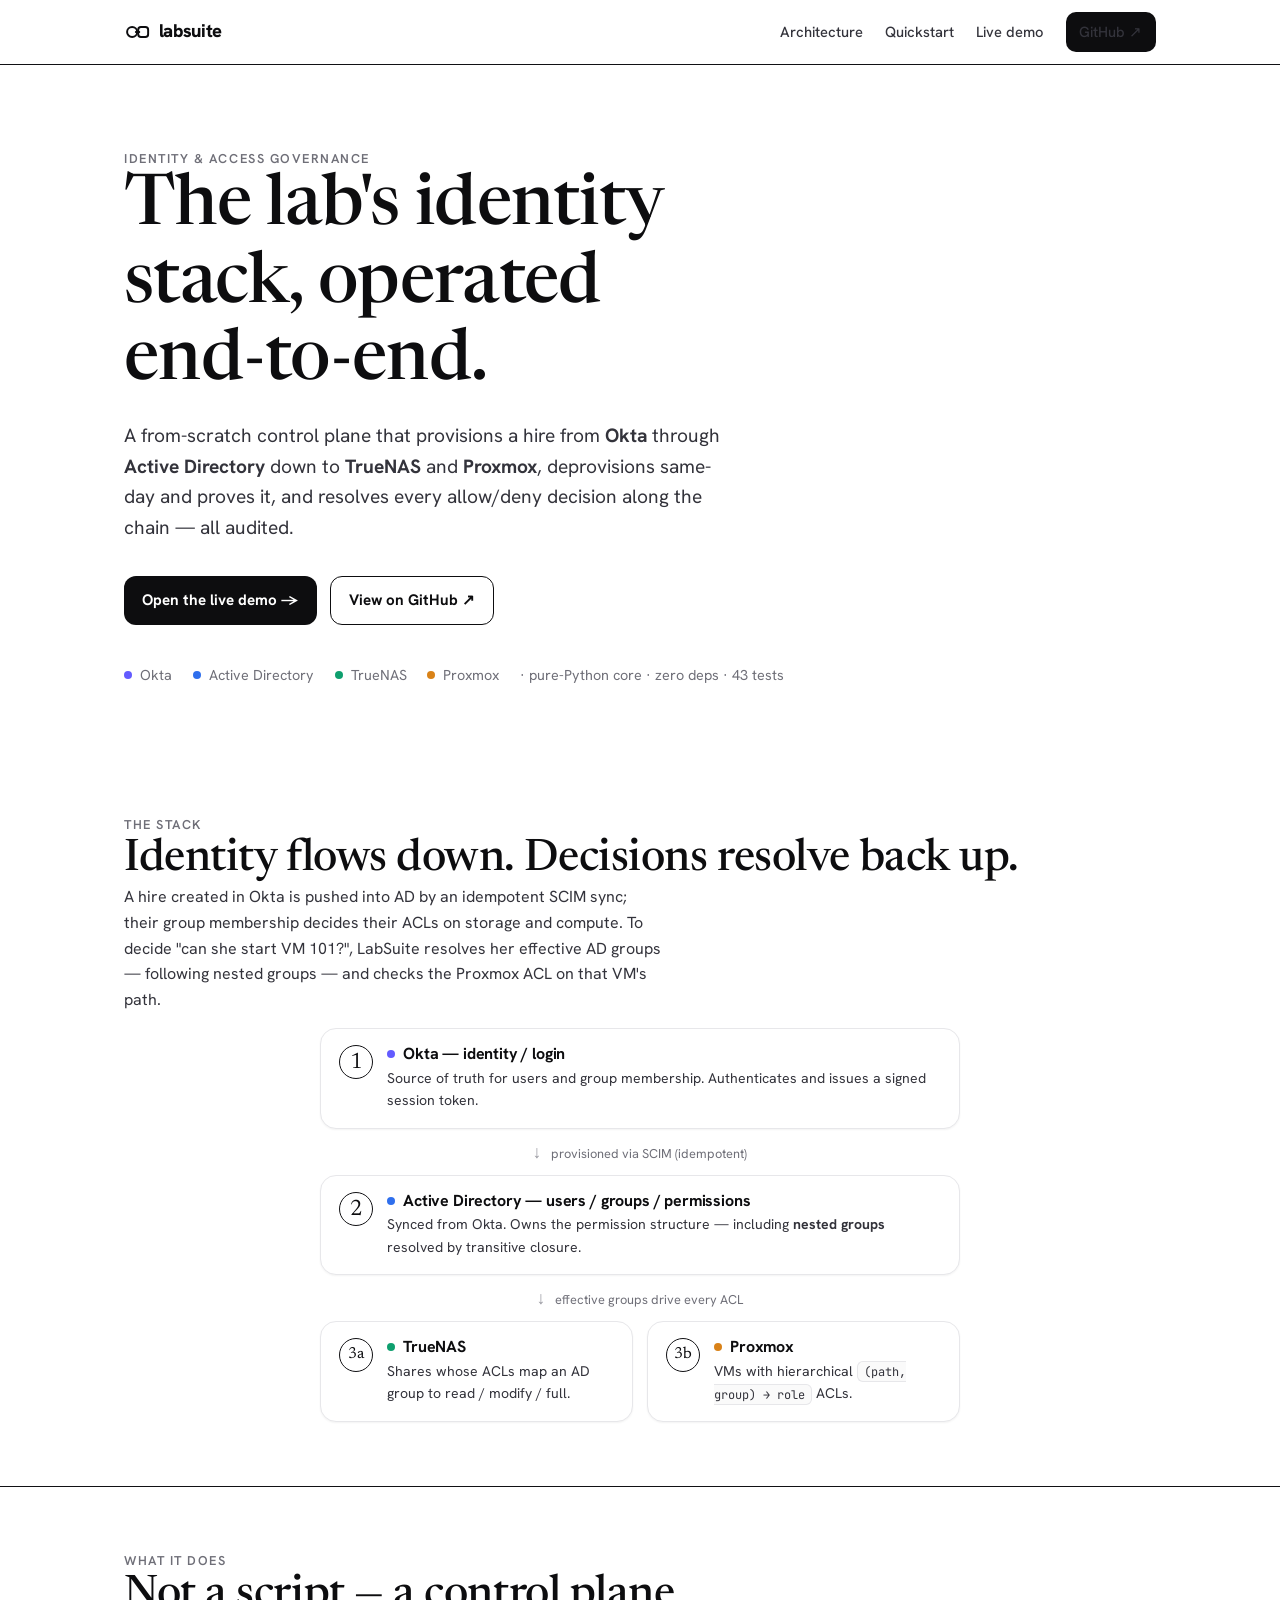
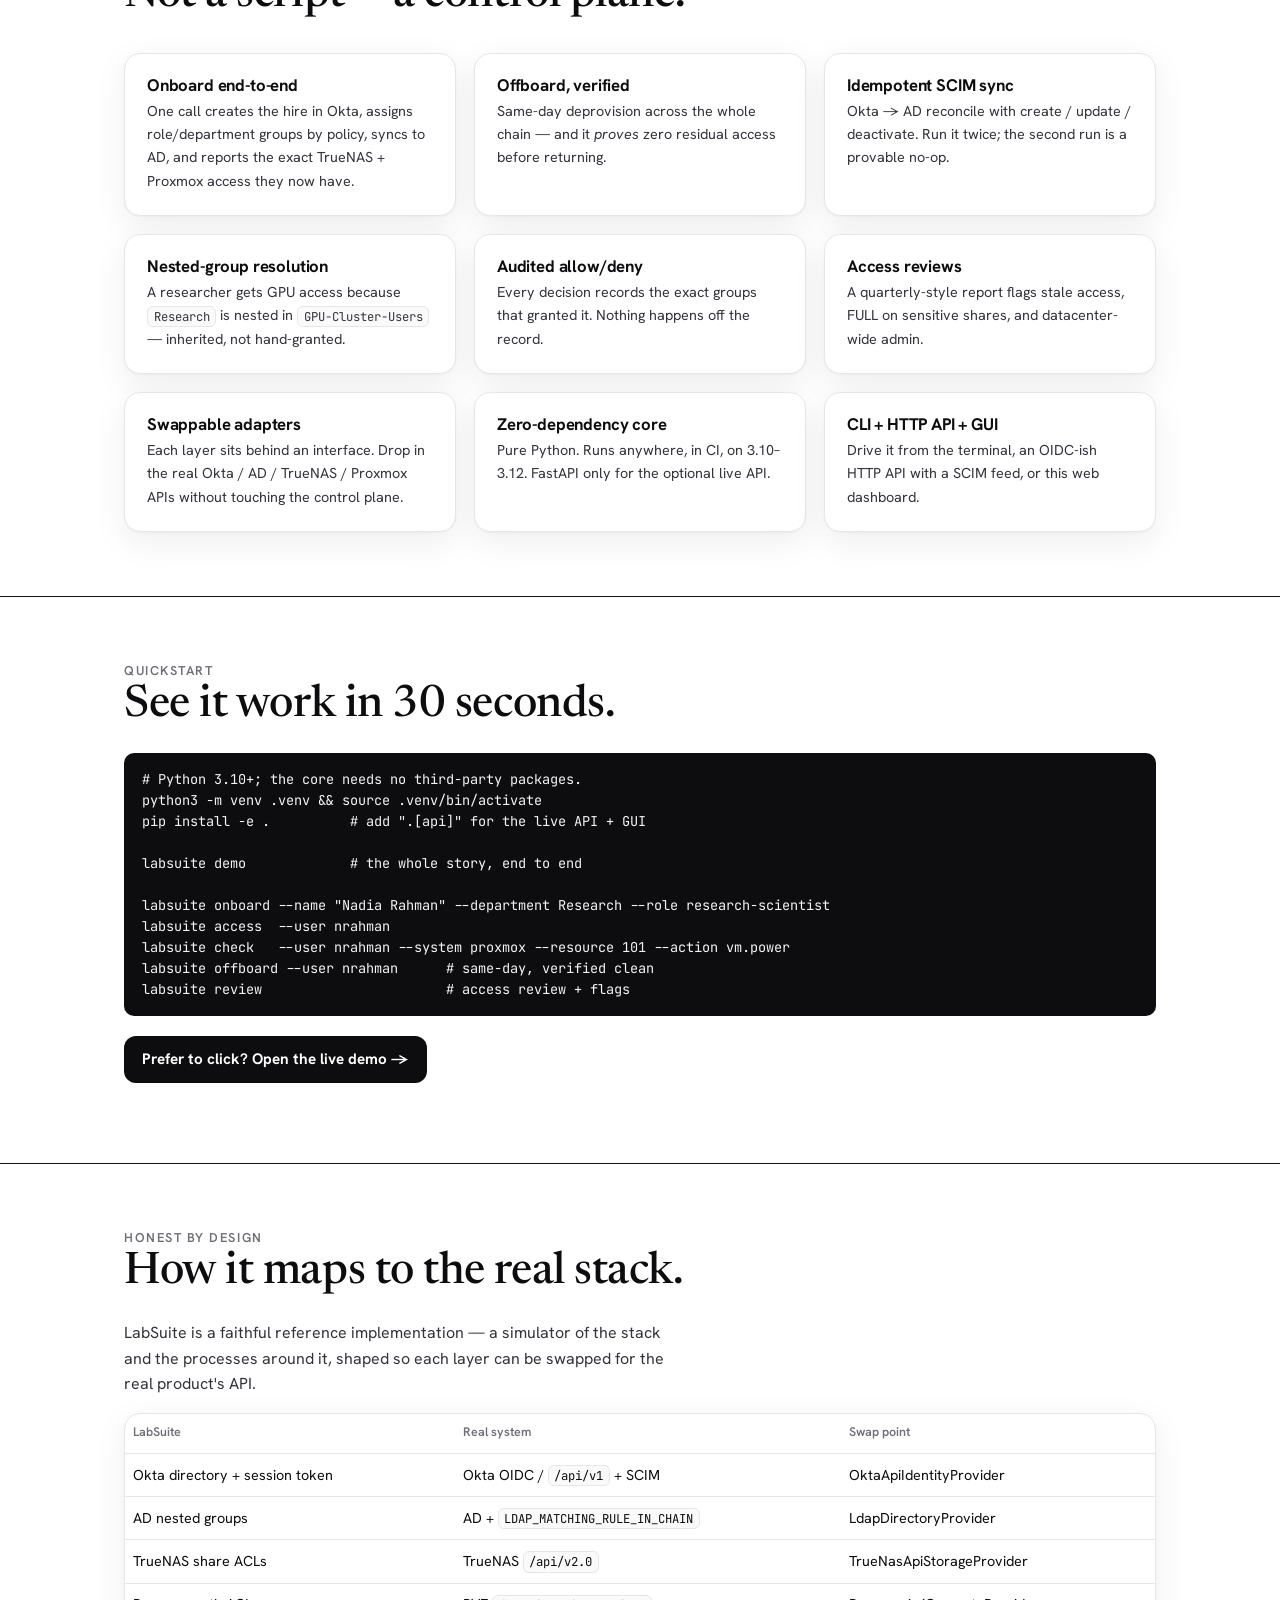
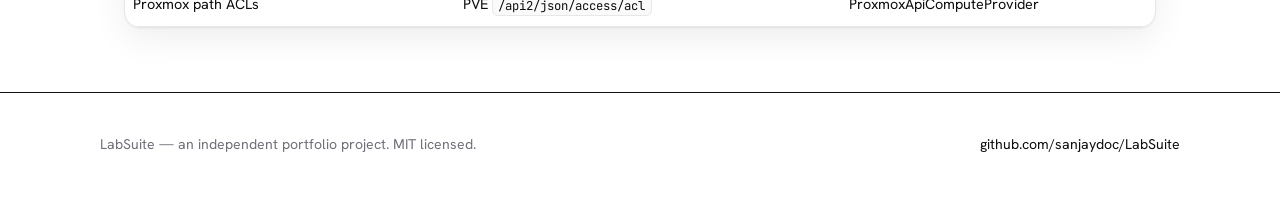
==== docs/index.html @ 9215c413 "Add Merge-themed website + operational GUI dashboard - docs/index.html: marketing landing page (seri" ====
<!doctype html>
<html lang="en">
<head>
  <meta charset="utf-8" />
  <meta name="viewport" content="width=device-width, initial-scale=1" />
  <title>LabSuite — identity-to-infrastructure access governance</title>
  <meta name="description" content="A from-scratch control plane for the lab's identity stack: Okta to Active Directory to TrueNAS + Proxmox. Onboard, offboard, sync, and decide access — all audited." />
  <link rel="preconnect" href="https://fonts.googleapis.com" />
  <link rel="preconnect" href="https://fonts.gstatic.com" crossorigin />
  <link href="https://fonts.googleapis.com/css2?family=Newsreader:opsz,wght@6..72,400;6..72,500&family=Hanken+Grotesk:wght@400;500;600;700;800&family=JetBrains+Mono:wght@400;600&display=swap" rel="stylesheet" />
  <link rel="stylesheet" href="assets/theme.css" />
  <style>
    .hero { padding: 84px 0 64px; }
    .hero h1 { max-width: 16ch; }
    .hero .lead { font-size: 1.2rem; max-width: 56ch; margin-top: 1.2rem; }
    .cta-row { display: flex; gap: .8rem; margin-top: 2rem; flex-wrap: wrap; }
    .stack-meta { display: flex; gap: 1.3rem; margin-top: 2.4rem; flex-wrap: wrap; color: var(--muted); font-size: .9rem; }
    .stack-meta span { display: inline-flex; align-items: center; gap: .5rem; }

    .flow { display: grid; gap: 14px; max-width: 640px; margin: 8px auto 0; }
    .flow .node { display: grid; grid-template-columns: auto 1fr; gap: 14px; align-items: start;
      border: 1px solid var(--hair); border-radius: var(--radius); padding: 16px 18px; box-shadow: var(--shadow-sm); background: var(--paper); }
    .flow .node .idx { font-family: var(--serif); font-size: 1.4rem; color: var(--ink); width: 34px; height: 34px; display: grid; place-items: center; border: 1.5px solid var(--rule); border-radius: 50%; }
    .flow .node h3 { font-family: var(--sans); font-weight: 700; font-size: 1rem; display: flex; align-items: center; gap: .5rem; }
    .flow .node p { margin: .25rem 0 0; font-size: .88rem; }
    .flow .arrow { text-align: center; color: var(--faint); font-size: 1.1rem; line-height: 1; }
    .flow .split { display: grid; grid-template-columns: 1fr 1fr; gap: 14px; }
    @media (max-width: 560px) { .flow .split { grid-template-columns: 1fr; } }

    .features { display: grid; grid-template-columns: repeat(3, 1fr); gap: 18px; }
    @media (max-width: 860px) { .features { grid-template-columns: 1fr 1fr; } }
    @media (max-width: 560px) { .features { grid-template-columns: 1fr; } }
    .feature h3 { font-family: var(--sans); font-weight: 700; font-size: 1.05rem; margin-bottom: .4rem; }
    .feature p { font-size: .9rem; margin: 0; }

    .maprow { display: grid; grid-template-columns: 1.1fr 1.2fr .9fr; gap: 0; }
    .footer { padding: 40px 0 64px; color: var(--muted); font-size: .88rem; display: flex; justify-content: space-between; flex-wrap: wrap; gap: 1rem; }
  </style>
</head>
<body>

  <nav class="nav">
    <div class="wrap">
      <a class="brand" href="./">
        <svg viewBox="0 0 32 32" fill="none" aria-hidden="true">
          <circle cx="10" cy="16" r="6.2" stroke="currentColor" stroke-width="2.4"/>
          <rect x="17.5" y="9.8" width="12.2" height="12.4" rx="3.4" stroke="currentColor" stroke-width="2.4"/>
          <path d="M14.6 16h4.2" stroke="currentColor" stroke-width="2.4" stroke-linecap="round"/>
        </svg>
        labsuite
      </a>
      <div class="nav-links">
        <a href="#stack">Architecture</a>
        <a href="#quickstart">Quickstart</a>
        <a href="app/">Live demo</a>
        <a class="btn btn-sm" href="https://github.com/sanjaydoc/LabSuite">GitHub ↗</a>
      </div>
    </div>
  </nav>

  <header class="hero">
    <div class="wrap">
      <div class="eyebrow">Identity &amp; access governance</div>
      <h1>The lab's identity stack, operated end&#8209;to&#8209;end.</h1>
      <p class="lead">A from-scratch control plane that provisions a hire from <strong>Okta</strong> through <strong>Active Directory</strong> down to <strong>TrueNAS</strong> and <strong>Proxmox</strong>, deprovisions same-day and proves it, and resolves every allow/deny decision along the chain — all audited.</p>
      <div class="cta-row">
        <a class="btn" href="app/">Open the live demo →</a>
        <a class="btn ghost" href="https://github.com/sanjaydoc/LabSuite">View on GitHub ↗</a>
      </div>
      <div class="stack-meta">
        <span><i class="dot okta"></i> Okta</span>
        <span><i class="dot ad"></i> Active Directory</span>
        <span><i class="dot nas"></i> TrueNAS</span>
        <span><i class="dot pve"></i> Proxmox</span>
        <span>· pure-Python core · zero deps · 43 tests</span>
      </div>
    </div>
  </header>

  <section class="section" id="stack">
    <div class="wrap">
      <div class="eyebrow">The stack</div>
      <h2>Identity flows down. Decisions resolve back up.</h2>
      <p style="max-width:60ch">A hire created in Okta is pushed into AD by an idempotent SCIM sync; their group membership decides their ACLs on storage and compute. To decide "can she start VM 101?", LabSuite resolves her effective AD groups — following nested groups — and checks the Proxmox ACL on that VM's path.</p>

      <div class="flow">
        <div class="node">
          <div class="idx">1</div>
          <div>
            <h3><i class="dot okta"></i> Okta — identity / login</h3>
            <p>Source of truth for users and group membership. Authenticates and issues a signed session token.</p>
          </div>
        </div>
        <div class="arrow">↓ &nbsp;<span class="muted" style="font-size:.8rem">provisioned via SCIM (idempotent)</span></div>
        <div class="node">
          <div class="idx">2</div>
          <div>
            <h3><i class="dot ad"></i> Active Directory — users / groups / permissions</h3>
            <p>Synced from Okta. Owns the permission structure — including <strong>nested groups</strong> resolved by transitive closure.</p>
          </div>
        </div>
        <div class="arrow">↓ &nbsp;<span class="muted" style="font-size:.8rem">effective groups drive every ACL</span></div>
        <div class="split">
          <div class="node">
            <div class="idx" style="font-size:1rem">3a</div>
            <div>
              <h3><i class="dot nas"></i> TrueNAS</h3>
              <p>Shares whose ACLs map an AD group to read / modify / full.</p>
            </div>
          </div>
          <div class="node">
            <div class="idx" style="font-size:1rem">3b</div>
            <div>
              <h3><i class="dot pve"></i> Proxmox</h3>
              <p>VMs with hierarchical <code>(path, group) → role</code> ACLs.</p>
            </div>
          </div>
        </div>
      </div>
    </div>
  </section>

  <section class="section" id="features">
    <div class="wrap">
      <div class="eyebrow">What it does</div>
      <h2 style="margin-bottom:2rem">Not a script — a control plane.</h2>
      <div class="features">
        <div class="card feature"><h3>Onboard end-to-end</h3><p>One call creates the hire in Okta, assigns role/department groups by policy, syncs to AD, and reports the exact TrueNAS + Proxmox access they now have.</p></div>
        <div class="card feature"><h3>Offboard, verified</h3><p>Same-day deprovision across the whole chain — and it <em>proves</em> zero residual access before returning.</p></div>
        <div class="card feature"><h3>Idempotent SCIM sync</h3><p>Okta → AD reconcile with create / update / deactivate. Run it twice; the second run is a provable no-op.</p></div>
        <div class="card feature"><h3>Nested-group resolution</h3><p>A researcher gets GPU access because <code>Research</code> is nested in <code>GPU-Cluster-Users</code> — inherited, not hand-granted.</p></div>
        <div class="card feature"><h3>Audited allow/deny</h3><p>Every decision records the exact groups that granted it. Nothing happens off the record.</p></div>
        <div class="card feature"><h3>Access reviews</h3><p>A quarterly-style report flags stale access, FULL on sensitive shares, and datacenter-wide admin.</p></div>
        <div class="card feature"><h3>Swappable adapters</h3><p>Each layer sits behind an interface. Drop in the real Okta / AD / TrueNAS / Proxmox APIs without touching the control plane.</p></div>
        <div class="card feature"><h3>Zero-dependency core</h3><p>Pure Python. Runs anywhere, in CI, on 3.10–3.12. FastAPI only for the optional live API.</p></div>
        <div class="card feature"><h3>CLI + HTTP API + GUI</h3><p>Drive it from the terminal, an OIDC-ish HTTP API with a SCIM feed, or this web dashboard.</p></div>
      </div>
    </div>
  </section>

  <section class="section" id="quickstart">
    <div class="wrap">
      <div class="eyebrow">Quickstart</div>
      <h2 style="margin-bottom:1.4rem">See it work in 30 seconds.</h2>
      <pre><code># Python 3.10+; the core needs no third-party packages.
python3 -m venv .venv &amp;&amp; source .venv/bin/activate
pip install -e .          # add ".[api]" for the live API + GUI

labsuite demo             # the whole story, end to end

labsuite onboard --name "Nadia Rahman" --department Research --role research-scientist
labsuite access  --user nrahman
labsuite check   --user nrahman --system proxmox --resource 101 --action vm.power
labsuite offboard --user nrahman      # same-day, verified clean
labsuite review                       # access review + flags</code></pre>
      <p style="margin-top:1.2rem"><a class="btn" href="app/">Prefer to click? Open the live demo →</a></p>
    </div>
  </section>

  <section class="section" id="mapping">
    <div class="wrap">
      <div class="eyebrow">Honest by design</div>
      <h2 style="margin-bottom:1.4rem">How it maps to the real stack.</h2>
      <p style="max-width:60ch">LabSuite is a faithful reference implementation — a simulator of the stack and the processes around it, shaped so each layer can be swapped for the real product's API.</p>
      <div class="card" style="padding:0; overflow:hidden">
        <table>
          <tr><th>LabSuite</th><th>Real system</th><th>Swap point</th></tr>
          <tr><td>Okta directory + session token</td><td>Okta OIDC / <code>/api/v1</code> + SCIM</td><td>OktaApiIdentityProvider</td></tr>
          <tr><td>AD nested groups</td><td>AD + <code>LDAP_MATCHING_RULE_IN_CHAIN</code></td><td>LdapDirectoryProvider</td></tr>
          <tr><td>TrueNAS share ACLs</td><td>TrueNAS <code>/api/v2.0</code></td><td>TrueNasApiStorageProvider</td></tr>
          <tr><td>Proxmox path ACLs</td><td>PVE <code>/api2/json/access/acl</code></td><td>ProxmoxApiComputeProvider</td></tr>
        </table>
      </div>
    </div>
  </section>

  <hr class="rule" />
  <footer class="wrap footer">
    <div>LabSuite — an independent portfolio project. MIT licensed.</div>
    <div><a href="https://github.com/sanjaydoc/LabSuite">github.com/sanjaydoc/LabSuite</a></div>
  </footer>

</body>
</html>
---- docs/assets/theme.css ----
/* LabSuite design system -- modelled on the Merge Labs aesthetic:
   light, monochrome, editorial. Elegant serif display + humanist sans body,
   thin dark full-width rules, black pill buttons, white cards with soft shadow
   and hairline dividers, generous whitespace. */

:root {
  --paper: #ffffff;
  --paper-2: #fafafa;
  --ink: #0d0d0f;      /* near-black display + primary text */
  --ink-2: #33333b;    /* dark slate for card body copy */
  --muted: #6f6f78;    /* small grey labels */
  --faint: #9a9aa2;
  --hair: #e7e7ea;     /* light hairline dividers inside cards */
  --rule: #111114;     /* the signature strong dark full-width rule */

  --accent: #0d0d0f;   /* actions are black, like Merge */
  --ok: #157050;       /* muted green (ALLOW) */
  --ok-bg: #e8f2ec;
  --no: #a5342f;       /* muted red (DENY) */
  --no-bg: #f6ebe9;

  /* small layer-accent dots for wayfinding (kept subtle) */
  --okta: #635bff;
  --ad: #2f6fed;
  --nas: #0e9f6e;
  --pve: #d98218;

  --shadow-sm: 0 1px 2px rgba(16, 16, 20, .05);
  --shadow: 0 1px 2px rgba(16, 16, 20, .04), 0 10px 34px rgba(16, 16, 20, .07);
  --radius: 16px;
  --radius-sm: 10px;
  --pill: 999px;
  --maxw: 1080px;

  --serif: "Newsreader", Georgia, "Times New Roman", serif;
  --sans: "Hanken Grotesk", -apple-system, BlinkMacSystemFont, "Segoe UI", Roboto, Helvetica, Arial, sans-serif;
}

* { box-sizing: border-box; }

html { -webkit-text-size-adjust: 100%; }

body {
  margin: 0;
  background: var(--paper);
  color: var(--ink);
  font-family: var(--sans);
  font-size: 16px;
  line-height: 1.6;
  -webkit-font-smoothing: antialiased;
  text-rendering: optimizeLegibility;
}

a { color: var(--ink); text-decoration: none; }
a:hover { text-decoration: underline; }

h1, h2, h3 { font-family: var(--serif); font-weight: 500; letter-spacing: -0.01em; line-height: 1.1; margin: 0; }
h1 { font-size: clamp(2.6rem, 6vw, 4.4rem); }
h2 { font-size: clamp(1.8rem, 4vw, 2.8rem); }
h3 { font-size: 1.35rem; }

p { margin: 0 0 1rem; color: var(--ink-2); }

.wrap { max-width: var(--maxw); margin: 0 auto; padding: 0 24px; }

/* --- the signature dark rule ------------------------------------------- */
.rule { border: 0; border-top: 1.5px solid var(--rule); margin: 0; }
.section { padding: 64px 0; }
.section + .section { border-top: 1.5px solid var(--rule); }

/* --- small grey label (Merge "Location / Employment Type" style) -------- */
.label {
  font-size: .74rem;
  color: var(--muted);
  letter-spacing: .01em;
  text-transform: none;
  margin-bottom: .25rem;
}
.eyebrow {
  font-size: .8rem;
  letter-spacing: .12em;
  text-transform: uppercase;
  color: var(--muted);
  font-weight: 600;
}

/* --- buttons: black pill with arrow ------------------------------------ */
.btn {
  display: inline-flex; align-items: center; gap: .5rem;
  background: var(--ink); color: #fff;
  font-family: var(--sans); font-weight: 700; font-size: .95rem;
  padding: .72rem 1.15rem; border: 0; border-radius: 12px; cursor: pointer;
  transition: transform .12s ease, opacity .12s ease;
}
.btn:hover { opacity: .88; text-decoration: none; transform: translateY(-1px); }
.btn.ghost { background: transparent; color: var(--ink); border: 1.5px solid var(--ink); }
.btn.ghost:hover { background: var(--ink); color: #fff; }
.btn:disabled { opacity: .4; cursor: not-allowed; transform: none; }
.btn-sm { padding: .5rem .85rem; font-size: .85rem; border-radius: 10px; }

/* --- cards ------------------------------------------------------------- */
.card {
  background: var(--paper);
  border: 1px solid var(--hair);
  border-radius: var(--radius);
  box-shadow: var(--shadow);
  padding: 22px;
}
.card .divider { border: 0; border-top: 1px solid var(--hair); margin: 14px 0; }

/* --- chips / status ---------------------------------------------------- */
.chip {
  display: inline-flex; align-items: center; gap: .4rem;
  font-size: .78rem; font-weight: 600;
  padding: .2rem .6rem; border-radius: var(--pill);
  border: 1px solid var(--hair); color: var(--ink-2); background: var(--paper-2);
}
.chip.allow { color: var(--ok); background: var(--ok-bg); border-color: #cfe6da; }
.chip.deny { color: var(--no); background: var(--no-bg); border-color: #ecd4d1; }
.dot { width: 8px; height: 8px; border-radius: 50%; display: inline-block; }
.dot.okta { background: var(--okta); }
.dot.ad { background: var(--ad); }
.dot.nas { background: var(--nas); }
.dot.pve { background: var(--pve); }

/* --- code -------------------------------------------------------------- */
code, pre, .mono { font-family: "JetBrains Mono", ui-monospace, SFMono-Regular, Menlo, Consolas, monospace; }
pre {
  background: #0d0d0f; color: #f4f4f5;
  border-radius: var(--radius-sm); padding: 16px 18px; overflow-x: auto;
  font-size: .85rem; line-height: 1.55;
}
:not(pre) > code {
  background: var(--paper-2); border: 1px solid var(--hair);
  border-radius: 6px; padding: .1rem .35rem; font-size: .85em;
}

/* --- nav --------------------------------------------------------------- */
.nav {
  position: sticky; top: 0; z-index: 20;
  background: rgba(255, 255, 255, .82);
  backdrop-filter: saturate(140%) blur(10px);
  border-bottom: 1.5px solid var(--rule);
}
.nav .wrap { display: flex; align-items: center; justify-content: space-between; height: 64px; }
.brand { display: flex; align-items: center; gap: .55rem; font-weight: 800; font-size: 1.15rem; letter-spacing: -.02em; }
.brand svg { width: 26px; height: 26px; }
.nav-links { display: flex; align-items: center; gap: 1.4rem; }
.nav-links a { font-size: .92rem; color: var(--ink-2); font-weight: 500; }
.nav-links a:hover { color: var(--ink); }

/* --- tables ------------------------------------------------------------ */
table { border-collapse: collapse; width: 100%; font-size: .9rem; }
th, td { text-align: left; padding: .6rem .5rem; border-bottom: 1px solid var(--hair); }
th { color: var(--muted); font-weight: 600; font-size: .78rem; }

.muted { color: var(--muted); }
.center { text-align: center; }

@media (max-width: 720px) {
  .nav-links a:not(.btn) { display: none; }
  .section { padding: 44px 0; }
}
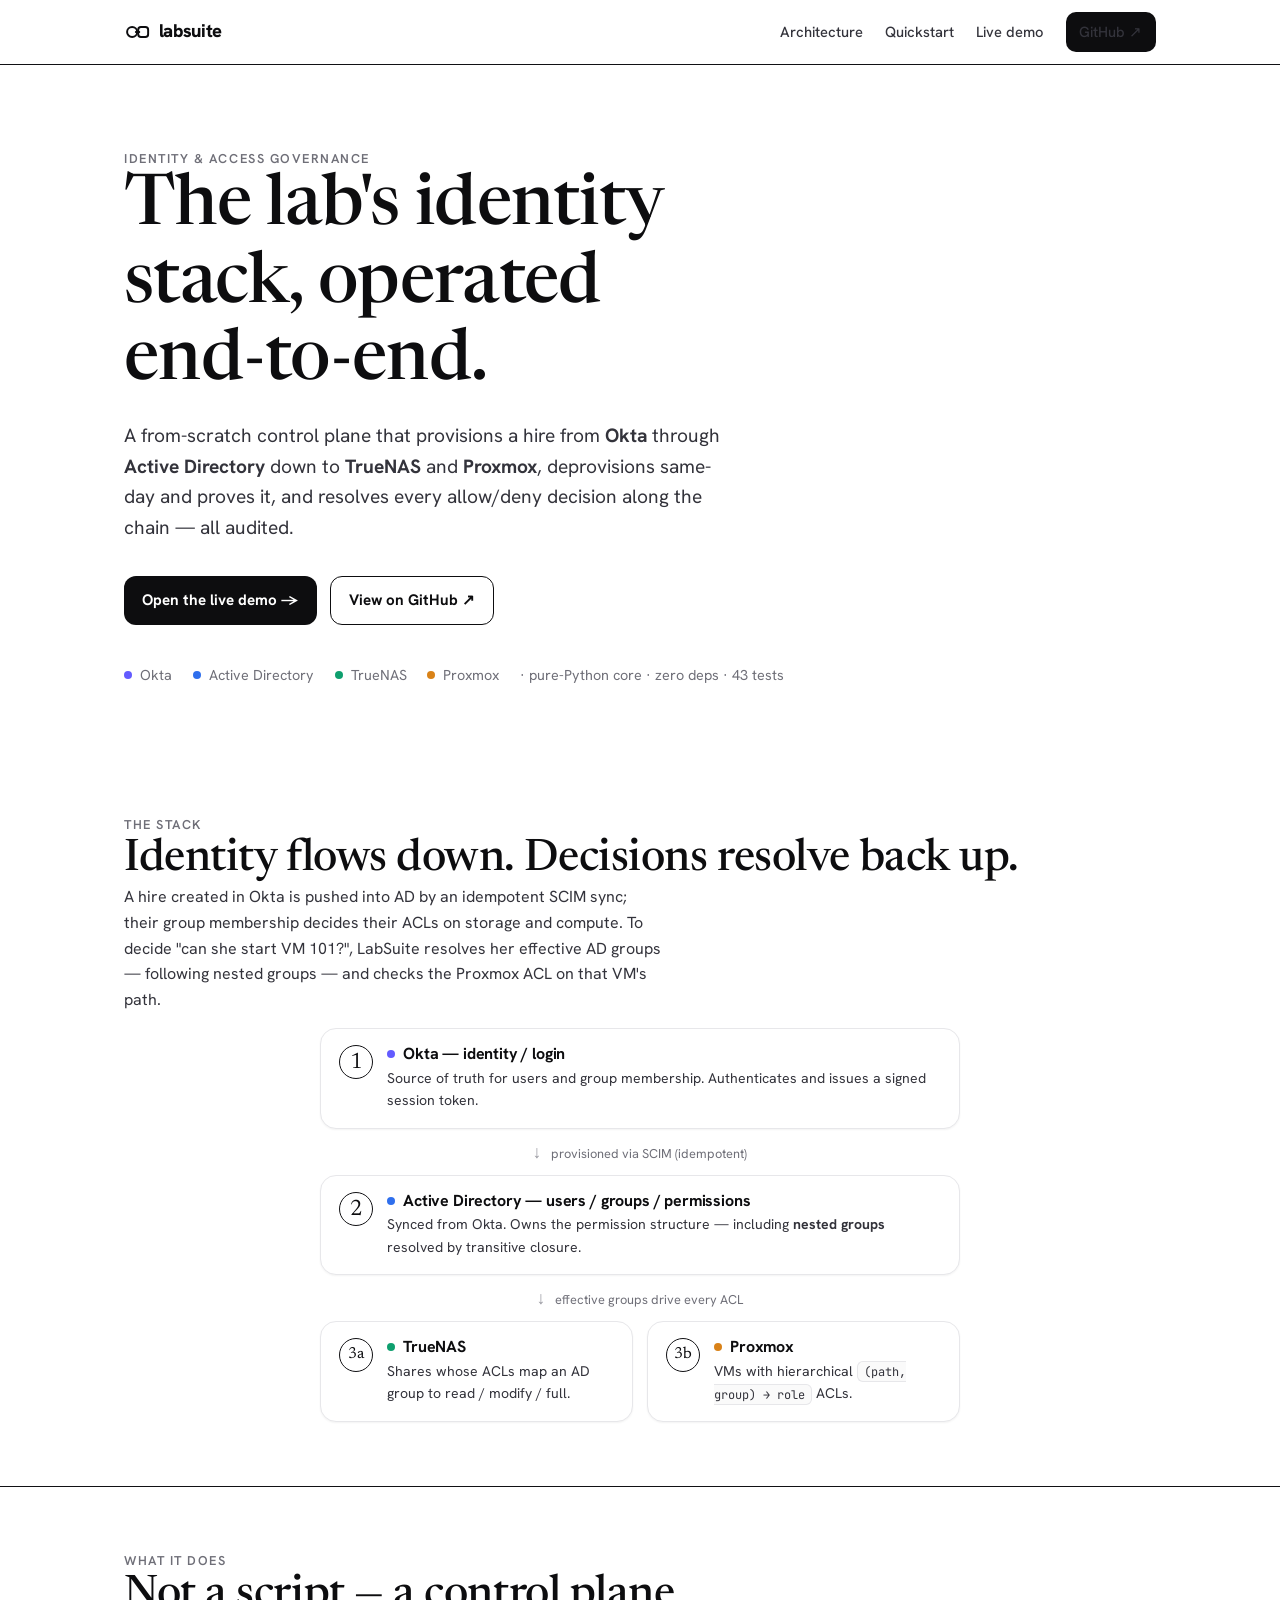
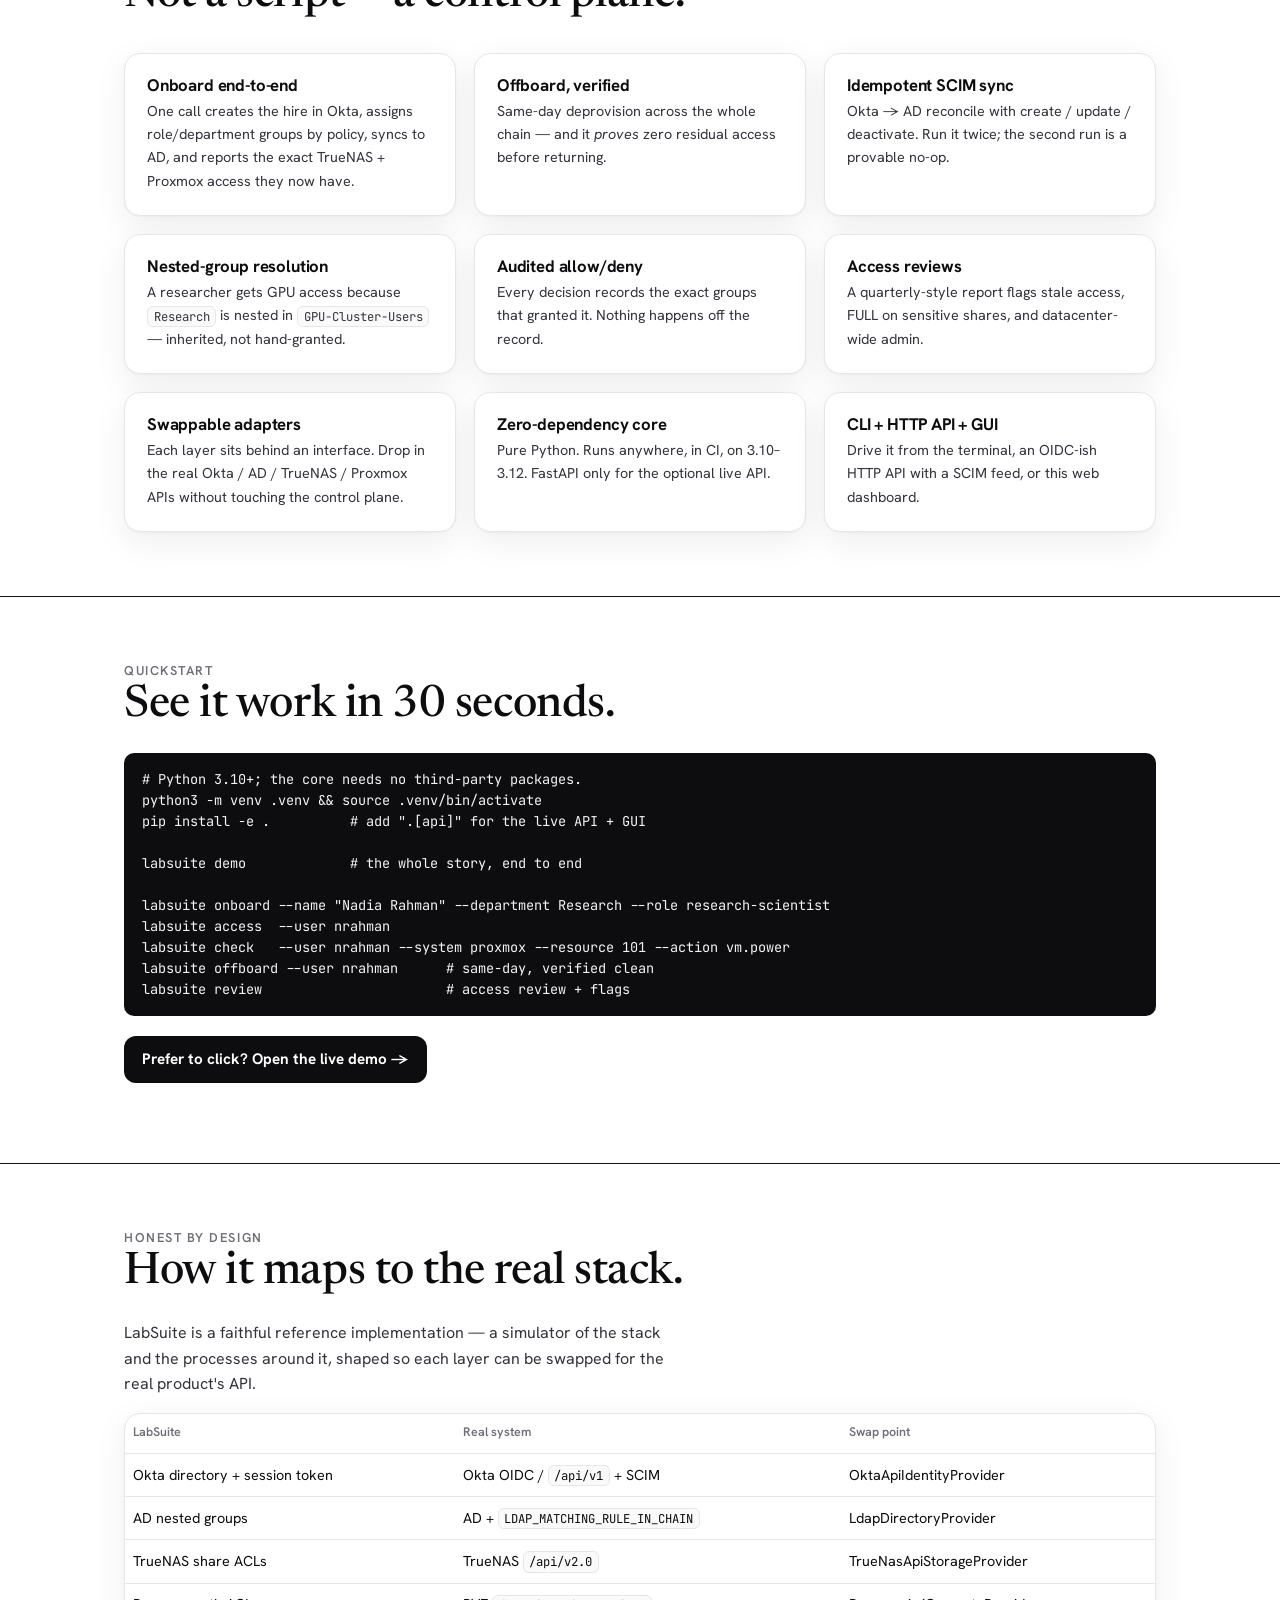
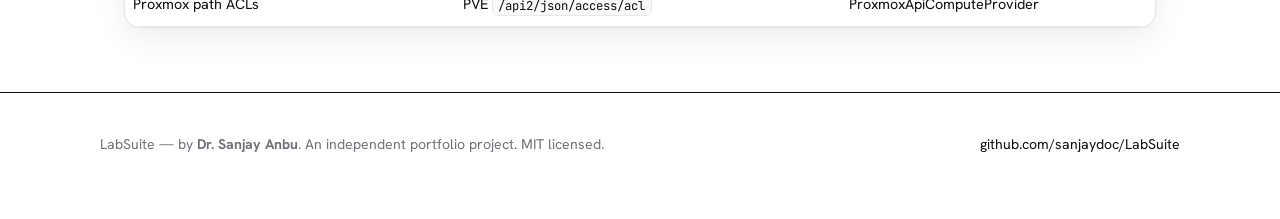
==== commit ed537114: "Add PowerShell/Ansible/Terraform mapping doc; credit author on site - docs/REAL_TOOLING.md: side-by-" ====
--- a/docs/index.html
+++ b/docs/index.html
@@ -176,7 +176,7 @@
 
   <hr class="rule" />
   <footer class="wrap footer">
-    <div>LabSuite — an independent portfolio project. MIT licensed.</div>
+    <div>LabSuite — by <strong>Dr. Sanjay Anbu</strong>. An independent portfolio project. MIT licensed.</div>
     <div><a href="https://github.com/sanjaydoc/LabSuite">github.com/sanjaydoc/LabSuite</a></div>
   </footer>
 
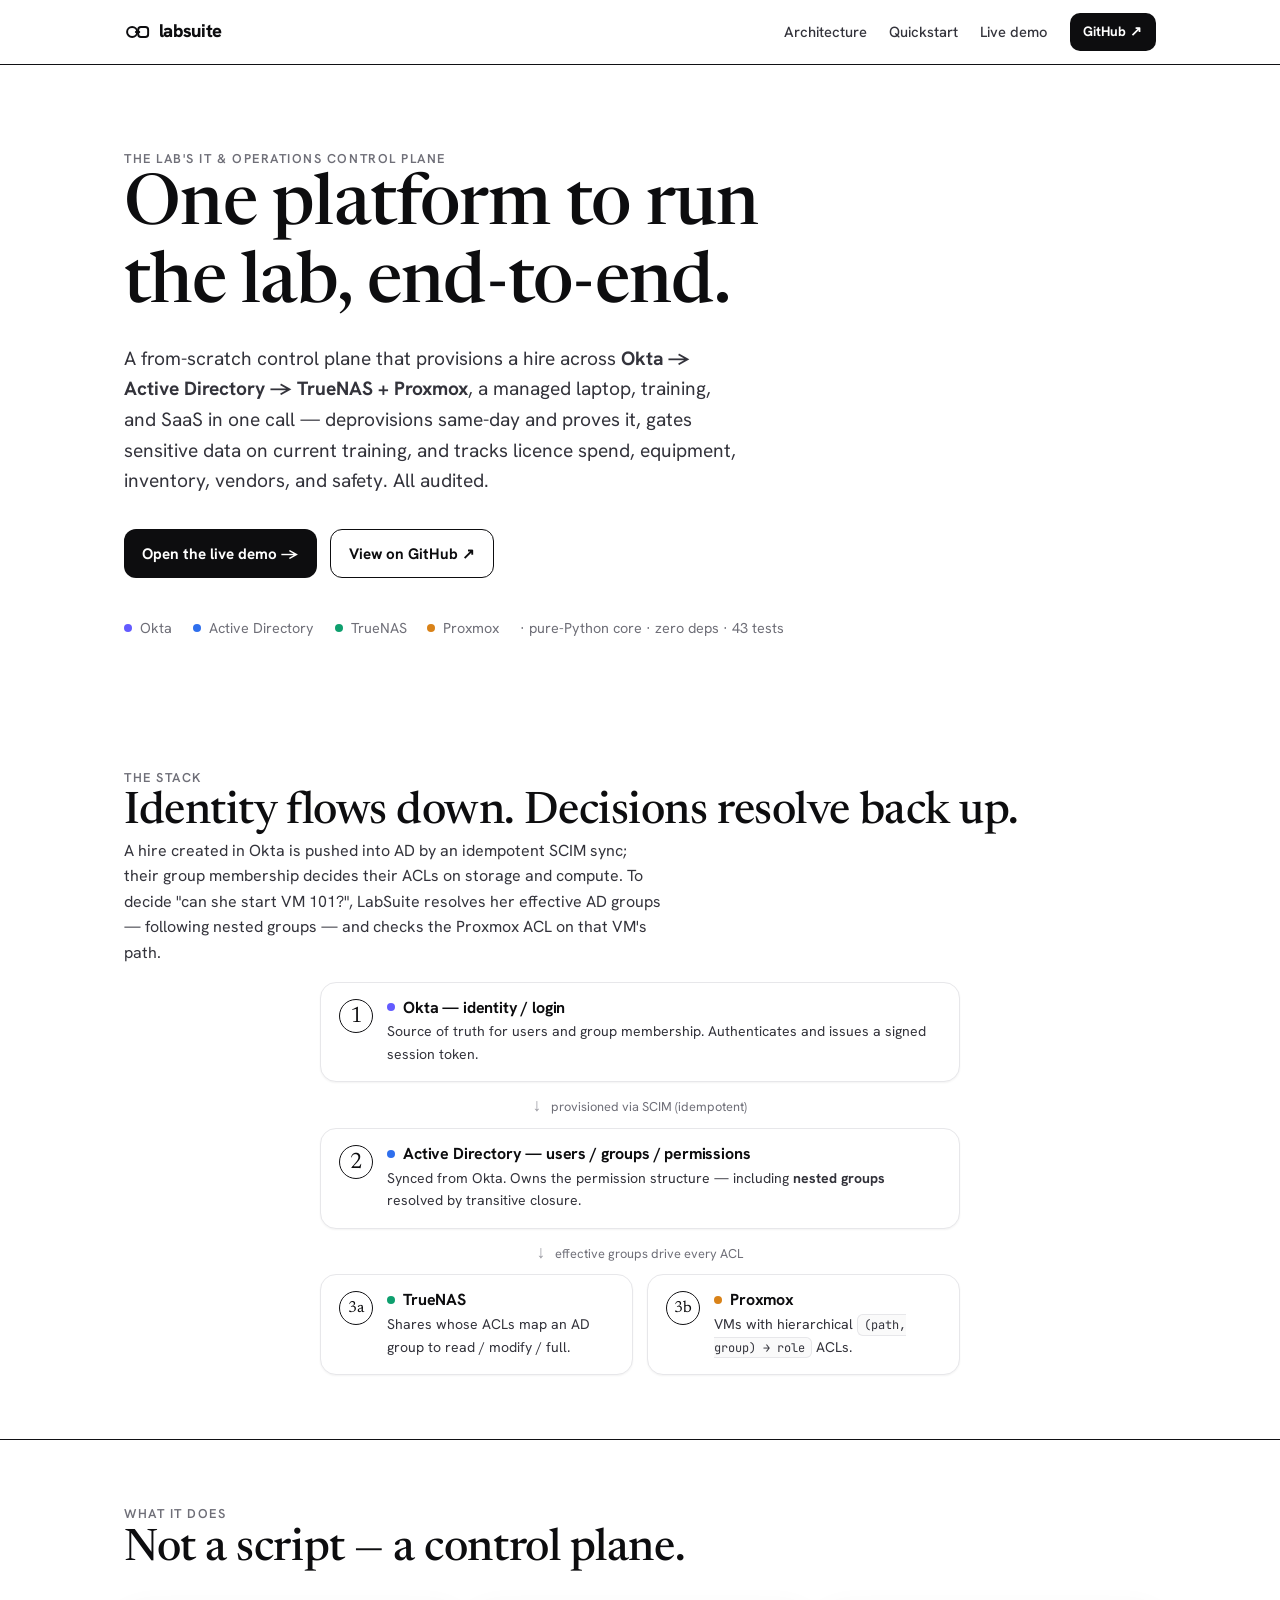
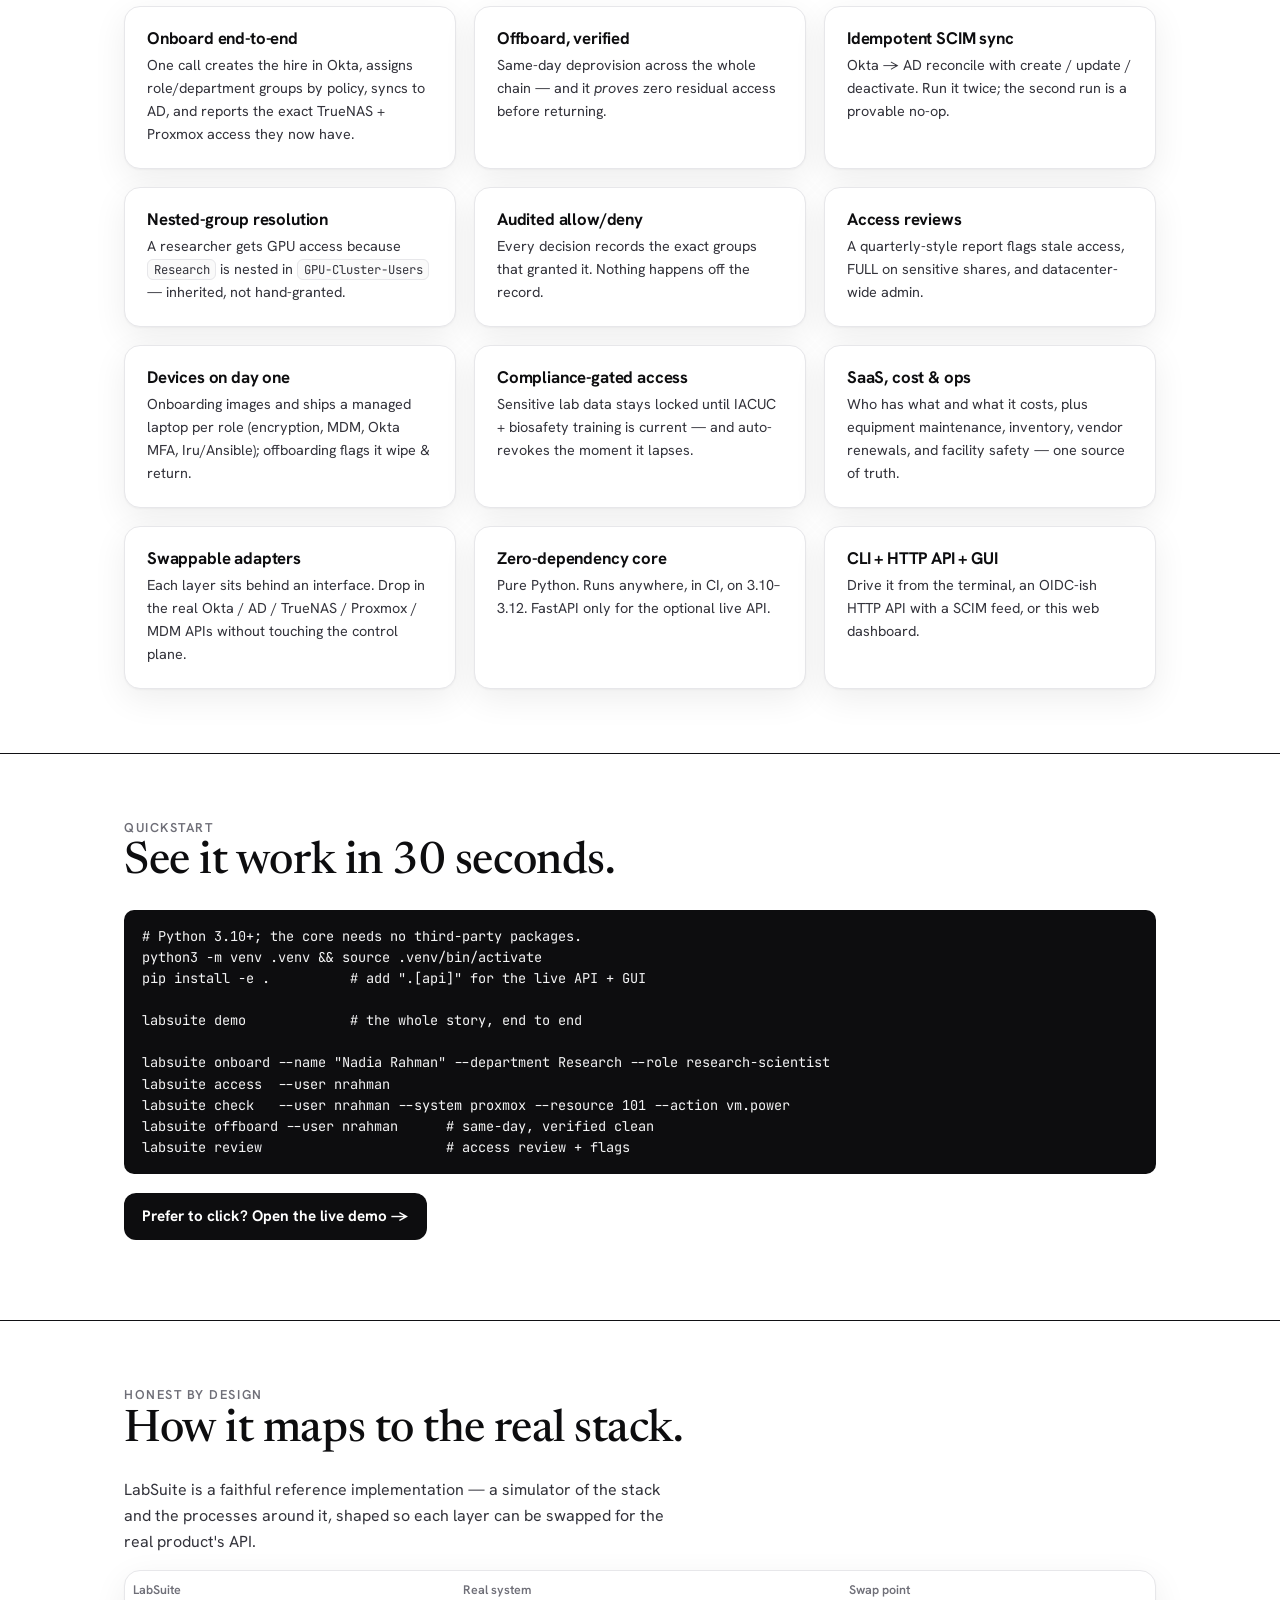
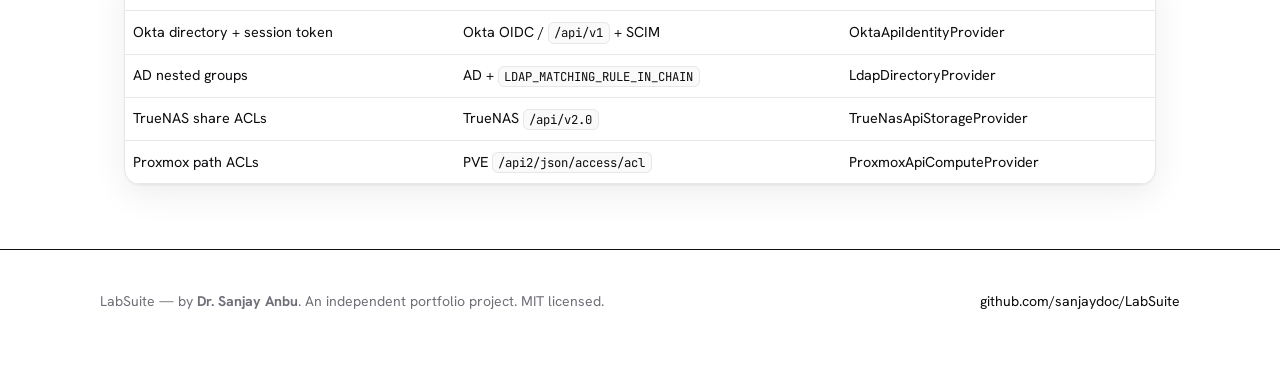
==== commit 678ad3e8: "Docs: document devices, compliance, and ops modules across README/RUN/ARCHITECTURE/site - README: re" ====
--- a/docs/index.html
+++ b/docs/index.html
@@ -60,9 +60,9 @@
 
   <header class="hero">
     <div class="wrap">
-      <div class="eyebrow">Identity &amp; access governance</div>
-      <h1>The lab's identity stack, operated end&#8209;to&#8209;end.</h1>
-      <p class="lead">A from-scratch control plane that provisions a hire from <strong>Okta</strong> through <strong>Active Directory</strong> down to <strong>TrueNAS</strong> and <strong>Proxmox</strong>, deprovisions same-day and proves it, and resolves every allow/deny decision along the chain — all audited.</p>
+      <div class="eyebrow">The lab's IT &amp; operations control plane</div>
+      <h1>One platform to run the lab, end&#8209;to&#8209;end.</h1>
+      <p class="lead">A from-scratch control plane that provisions a hire across <strong>Okta → Active Directory → TrueNAS + Proxmox</strong>, a managed laptop, training, and SaaS in one call — deprovisions same-day and proves it, gates sensitive data on current training, and tracks licence spend, equipment, inventory, vendors, and safety. All audited.</p>
       <div class="cta-row">
         <a class="btn" href="app/">Open the live demo →</a>
         <a class="btn ghost" href="https://github.com/sanjaydoc/LabSuite">View on GitHub ↗</a>
@@ -131,7 +131,10 @@
         <div class="card feature"><h3>Nested-group resolution</h3><p>A researcher gets GPU access because <code>Research</code> is nested in <code>GPU-Cluster-Users</code> — inherited, not hand-granted.</p></div>
         <div class="card feature"><h3>Audited allow/deny</h3><p>Every decision records the exact groups that granted it. Nothing happens off the record.</p></div>
         <div class="card feature"><h3>Access reviews</h3><p>A quarterly-style report flags stale access, FULL on sensitive shares, and datacenter-wide admin.</p></div>
-        <div class="card feature"><h3>Swappable adapters</h3><p>Each layer sits behind an interface. Drop in the real Okta / AD / TrueNAS / Proxmox APIs without touching the control plane.</p></div>
+        <div class="card feature"><h3>Devices on day one</h3><p>Onboarding images and ships a managed laptop per role (encryption, MDM, Okta MFA, Iru/Ansible); offboarding flags it wipe &amp; return.</p></div>
+        <div class="card feature"><h3>Compliance-gated access</h3><p>Sensitive lab data stays locked until IACUC + biosafety training is current — and auto-revokes the moment it lapses.</p></div>
+        <div class="card feature"><h3>SaaS, cost &amp; ops</h3><p>Who has what and what it costs, plus equipment maintenance, inventory, vendor renewals, and facility safety — one source of truth.</p></div>
+        <div class="card feature"><h3>Swappable adapters</h3><p>Each layer sits behind an interface. Drop in the real Okta / AD / TrueNAS / Proxmox / MDM APIs without touching the control plane.</p></div>
         <div class="card feature"><h3>Zero-dependency core</h3><p>Pure Python. Runs anywhere, in CI, on 3.10–3.12. FastAPI only for the optional live API.</p></div>
         <div class="card feature"><h3>CLI + HTTP API + GUI</h3><p>Drive it from the terminal, an OIDC-ish HTTP API with a SCIM feed, or this web dashboard.</p></div>
       </div>
--- a/docs/assets/theme.css
+++ b/docs/assets/theme.css
@@ -86,7 +86,7 @@
 
 /* --- buttons: black pill with arrow ------------------------------------ */
 .btn {
-  display: inline-flex; align-items: center; gap: .5rem;
+  display: inline-flex; align-items: center; gap: .5rem; white-space: nowrap;
   background: var(--ink); color: #fff;
   font-family: var(--sans); font-weight: 700; font-size: .95rem;
   padding: .72rem 1.15rem; border: 0; border-radius: 12px; cursor: pointer;
@@ -146,8 +146,12 @@
 .brand { display: flex; align-items: center; gap: .55rem; font-weight: 800; font-size: 1.15rem; letter-spacing: -.02em; }
 .brand svg { width: 26px; height: 26px; }
 .nav-links { display: flex; align-items: center; gap: 1.4rem; }
-.nav-links a { font-size: .92rem; color: var(--ink-2); font-weight: 500; }
-.nav-links a:hover { color: var(--ink); }
+/* Plain nav links are grey ink; buttons (.btn) keep their own white text --
+   scope this rule so it doesn't override the button's colour (specificity clash). */
+.nav-links a:not(.btn) { font-size: .92rem; color: var(--ink-2); font-weight: 500; }
+.nav-links a:not(.btn):hover { color: var(--ink); }
+.nav-links a.btn { color: #fff; }
+.nav-links a.btn.ghost { color: var(--ink); }
 
 /* --- tables ------------------------------------------------------------ */
 table { border-collapse: collapse; width: 100%; font-size: .9rem; }
@@ -158,6 +162,12 @@
 .center { text-align: center; }
 
 @media (max-width: 720px) {
+  .nav .wrap { height: 56px; gap: .5rem; padding: 0 16px; }
+  .brand { font-size: 1rem; gap: .4rem; }
+  .brand svg { width: 22px; height: 22px; }
+  .brand .muted { display: none; }        /* hide the "control plane" subtitle */
+  .nav-links { gap: .55rem; }
   .nav-links a:not(.btn) { display: none; }
+  .nav-links .btn-sm { padding: .4rem .7rem; font-size: .82rem; }
   .section { padding: 44px 0; }
 }
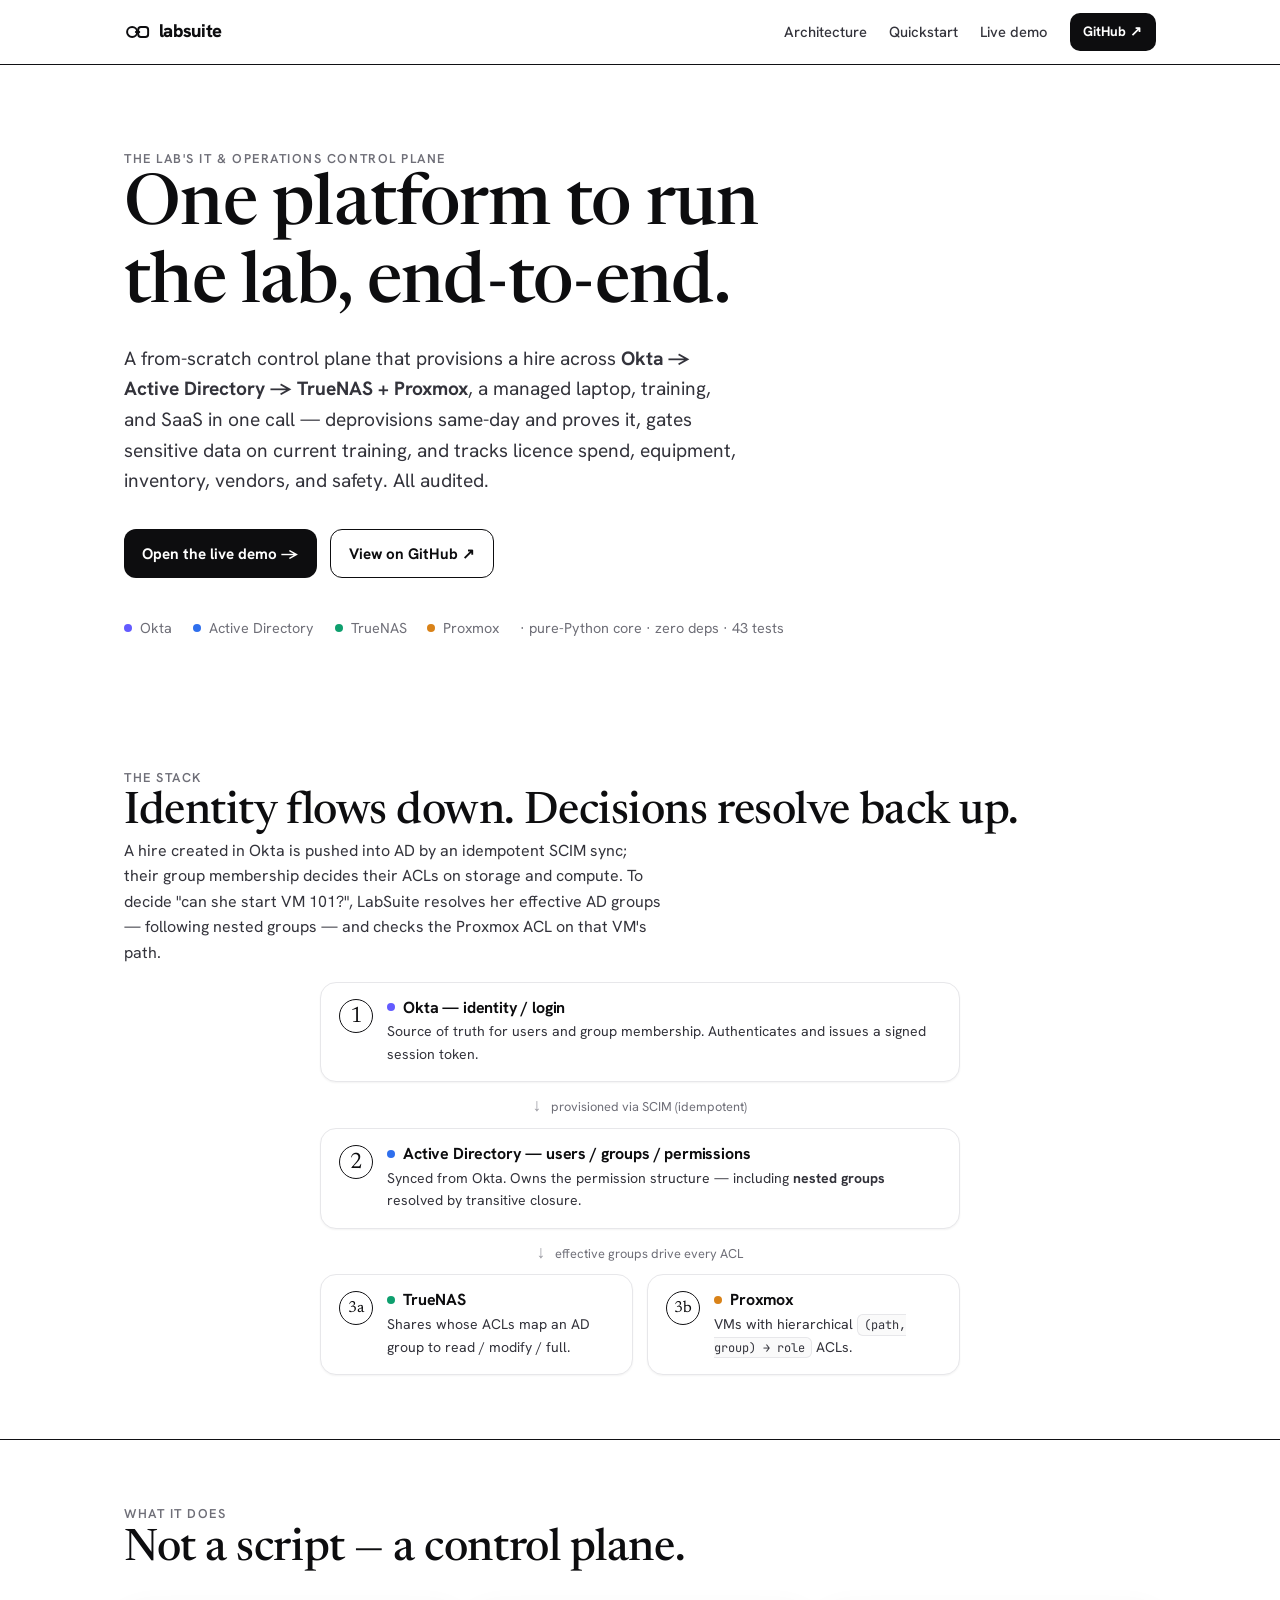
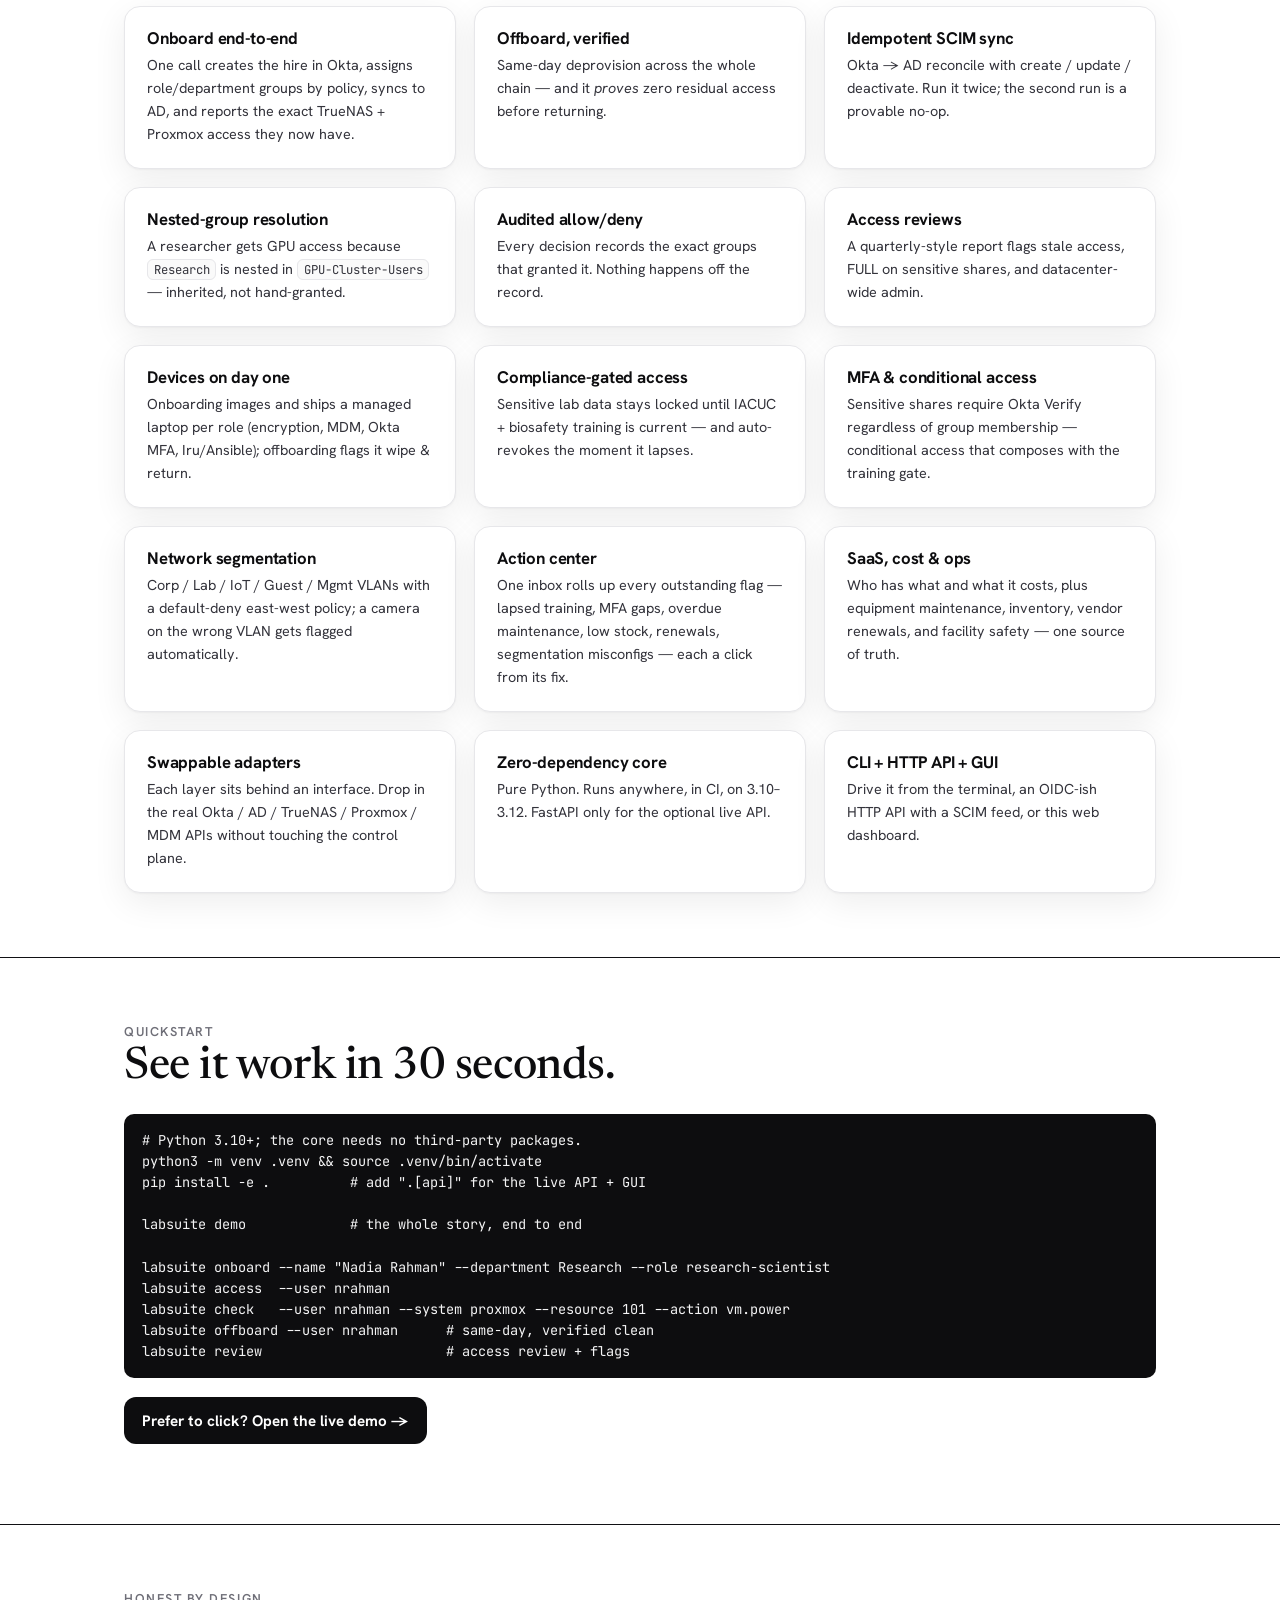
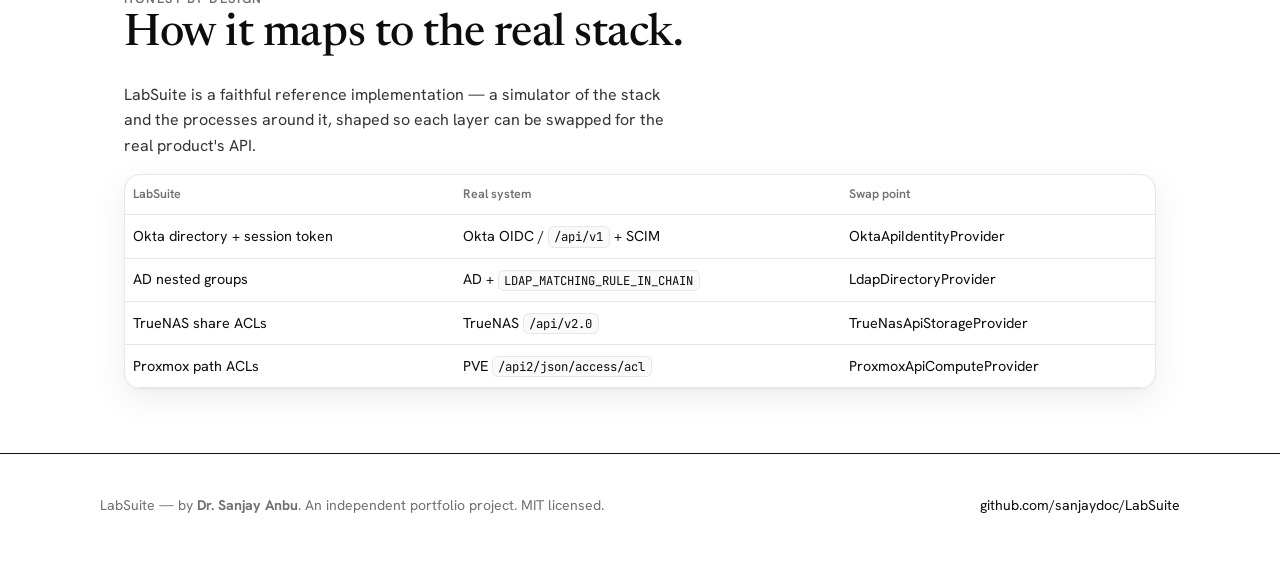
==== commit eb3a8864: "Add action center: one feed aggregating every operational flag (Tier 1) Completes the Tier-1 feature" ====
--- a/docs/index.html
+++ b/docs/index.html
@@ -133,6 +133,9 @@
         <div class="card feature"><h3>Access reviews</h3><p>A quarterly-style report flags stale access, FULL on sensitive shares, and datacenter-wide admin.</p></div>
         <div class="card feature"><h3>Devices on day one</h3><p>Onboarding images and ships a managed laptop per role (encryption, MDM, Okta MFA, Iru/Ansible); offboarding flags it wipe &amp; return.</p></div>
         <div class="card feature"><h3>Compliance-gated access</h3><p>Sensitive lab data stays locked until IACUC + biosafety training is current — and auto-revokes the moment it lapses.</p></div>
+        <div class="card feature"><h3>MFA &amp; conditional access</h3><p>Sensitive shares require Okta Verify regardless of group membership — conditional access that composes with the training gate.</p></div>
+        <div class="card feature"><h3>Network segmentation</h3><p>Corp / Lab / IoT / Guest / Mgmt VLANs with a default-deny east-west policy; a camera on the wrong VLAN gets flagged automatically.</p></div>
+        <div class="card feature"><h3>Action center</h3><p>One inbox rolls up every outstanding flag — lapsed training, MFA gaps, overdue maintenance, low stock, renewals, segmentation misconfigs — each a click from its fix.</p></div>
         <div class="card feature"><h3>SaaS, cost &amp; ops</h3><p>Who has what and what it costs, plus equipment maintenance, inventory, vendor renewals, and facility safety — one source of truth.</p></div>
         <div class="card feature"><h3>Swappable adapters</h3><p>Each layer sits behind an interface. Drop in the real Okta / AD / TrueNAS / Proxmox / MDM APIs without touching the control plane.</p></div>
         <div class="card feature"><h3>Zero-dependency core</h3><p>Pure Python. Runs anywhere, in CI, on 3.10–3.12. FastAPI only for the optional live API.</p></div>
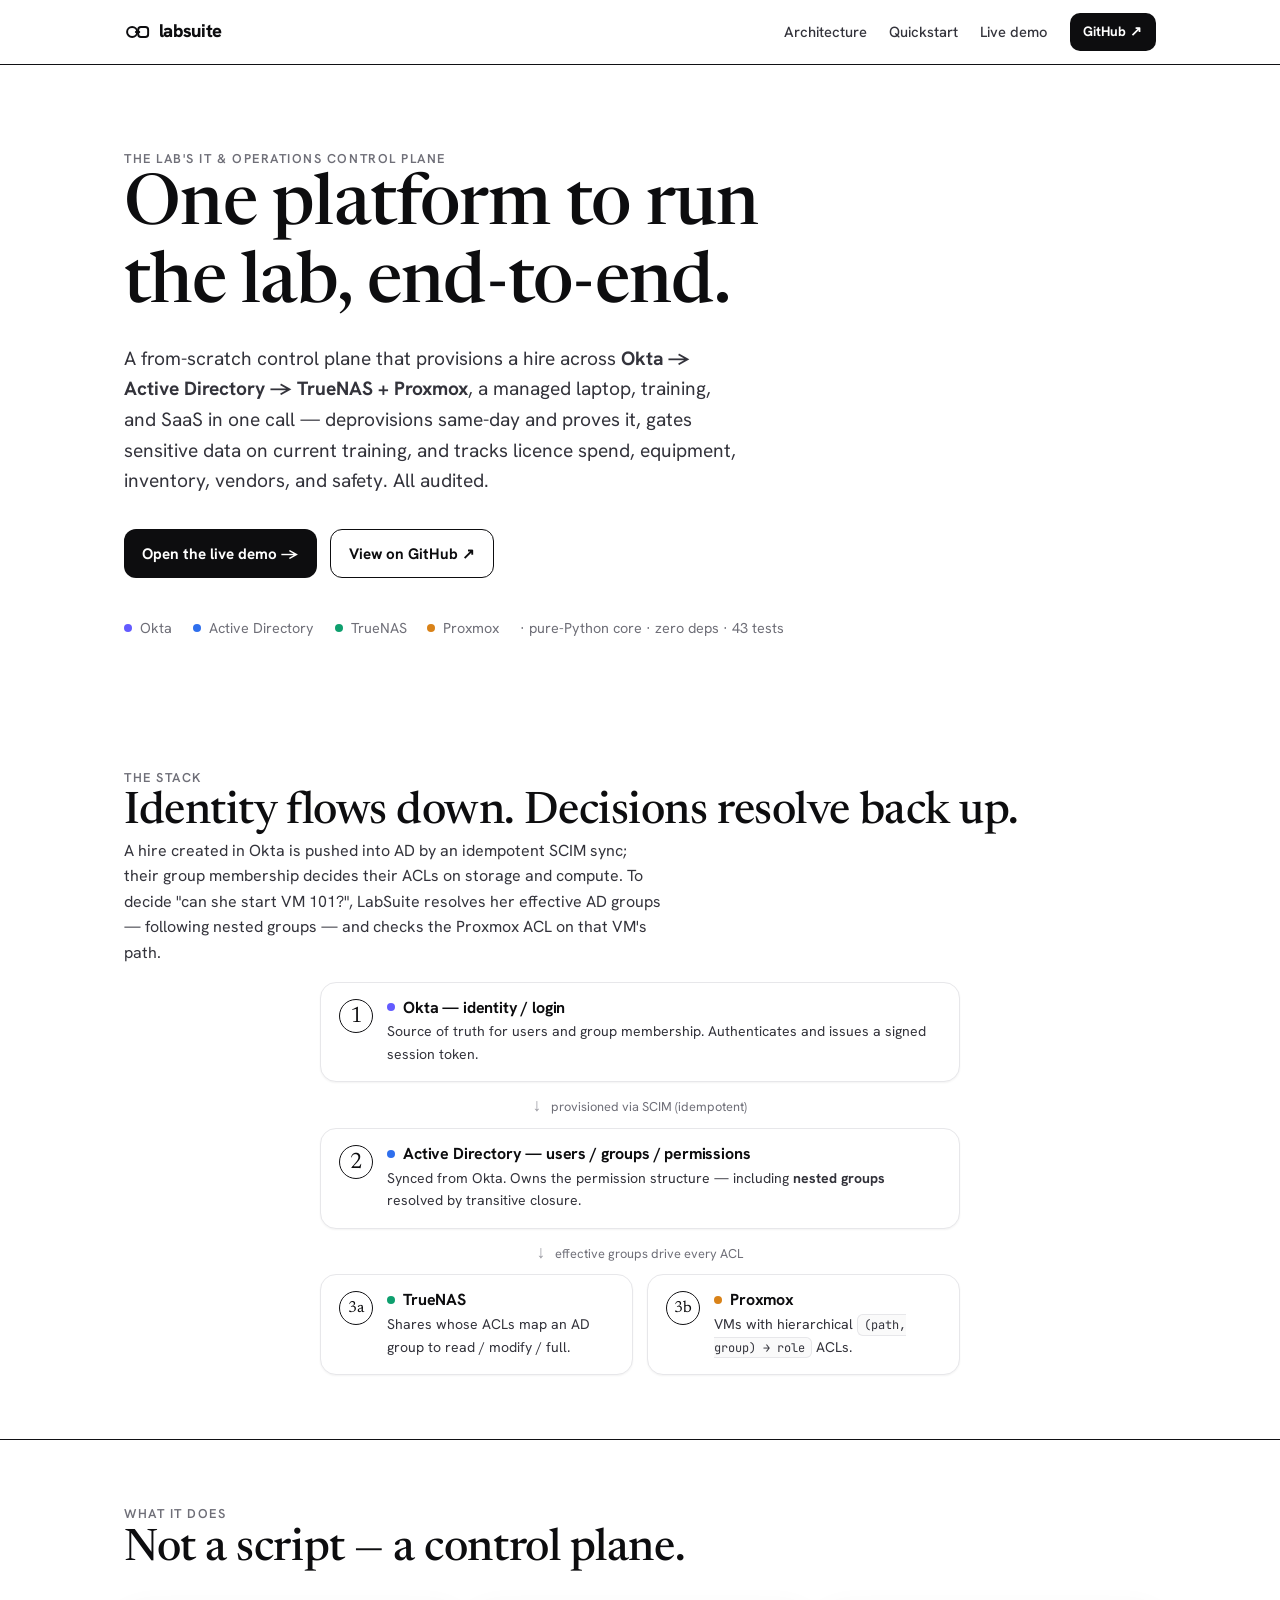
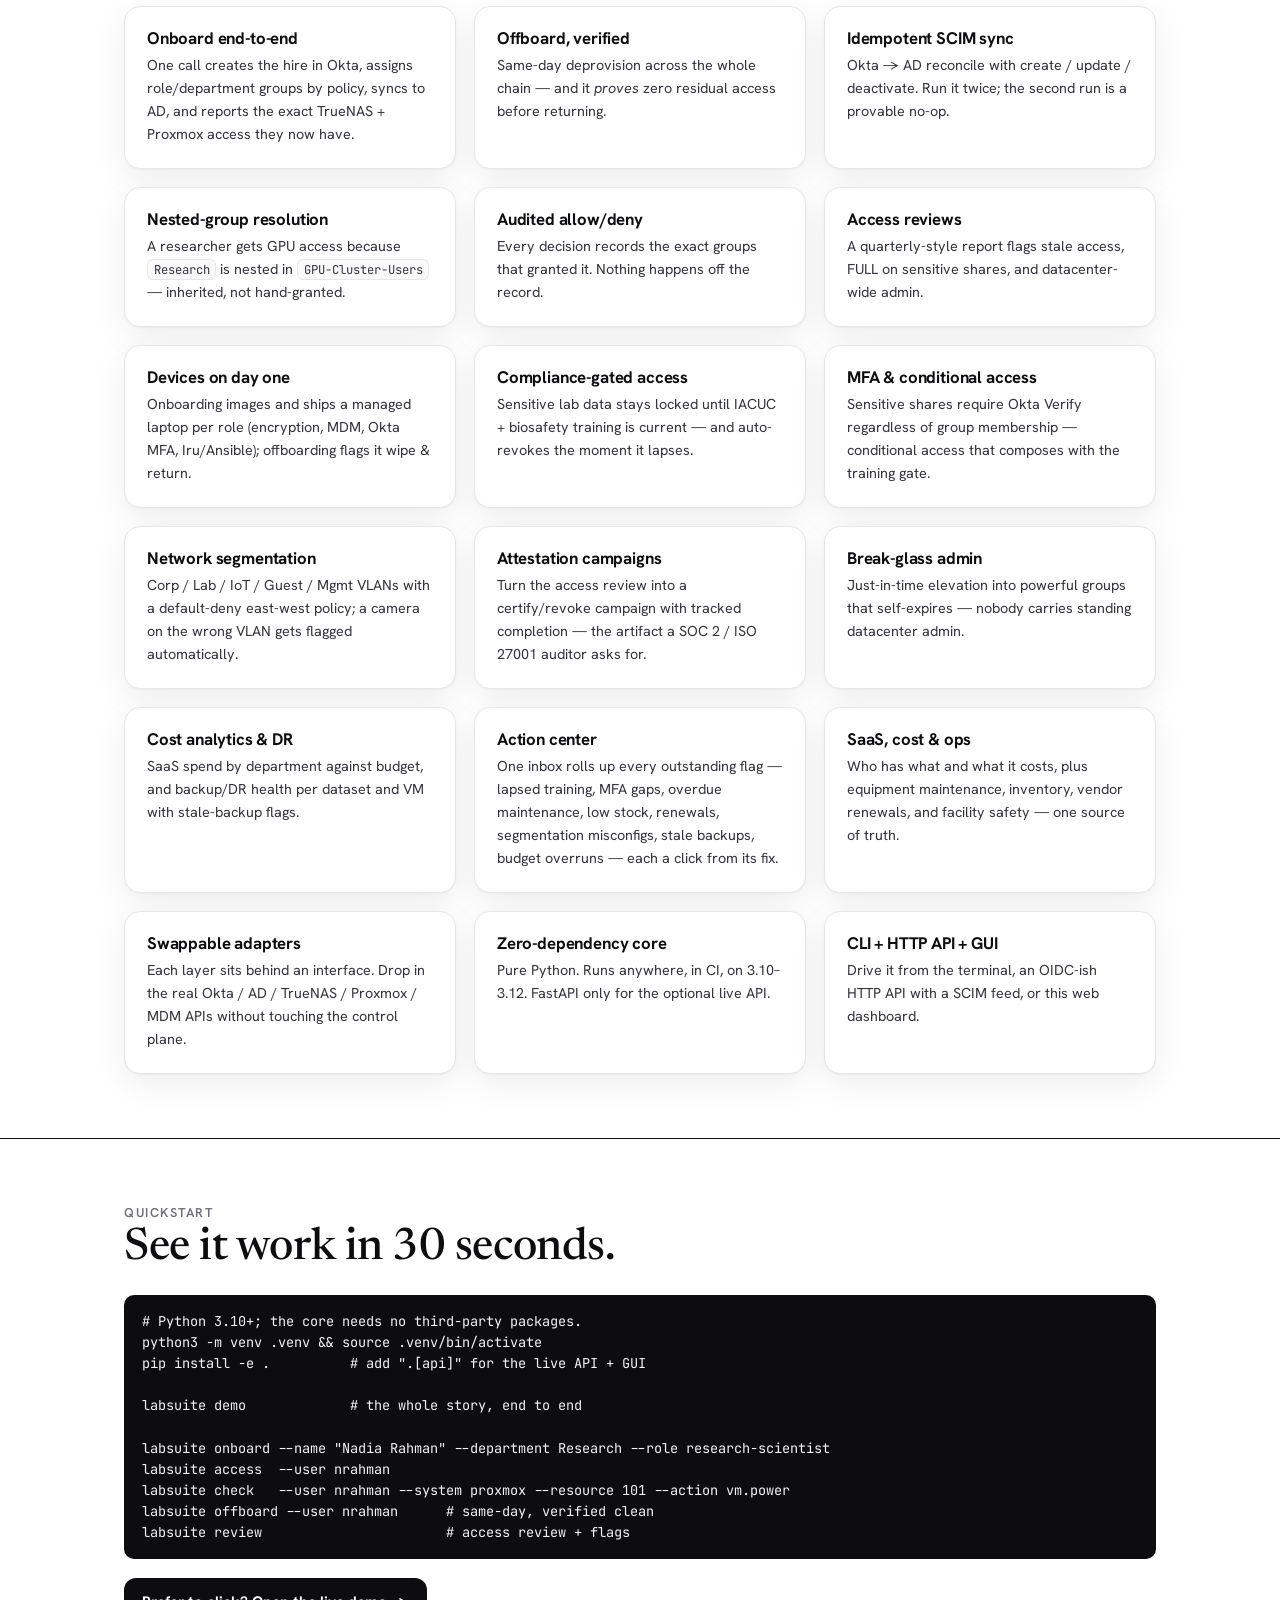
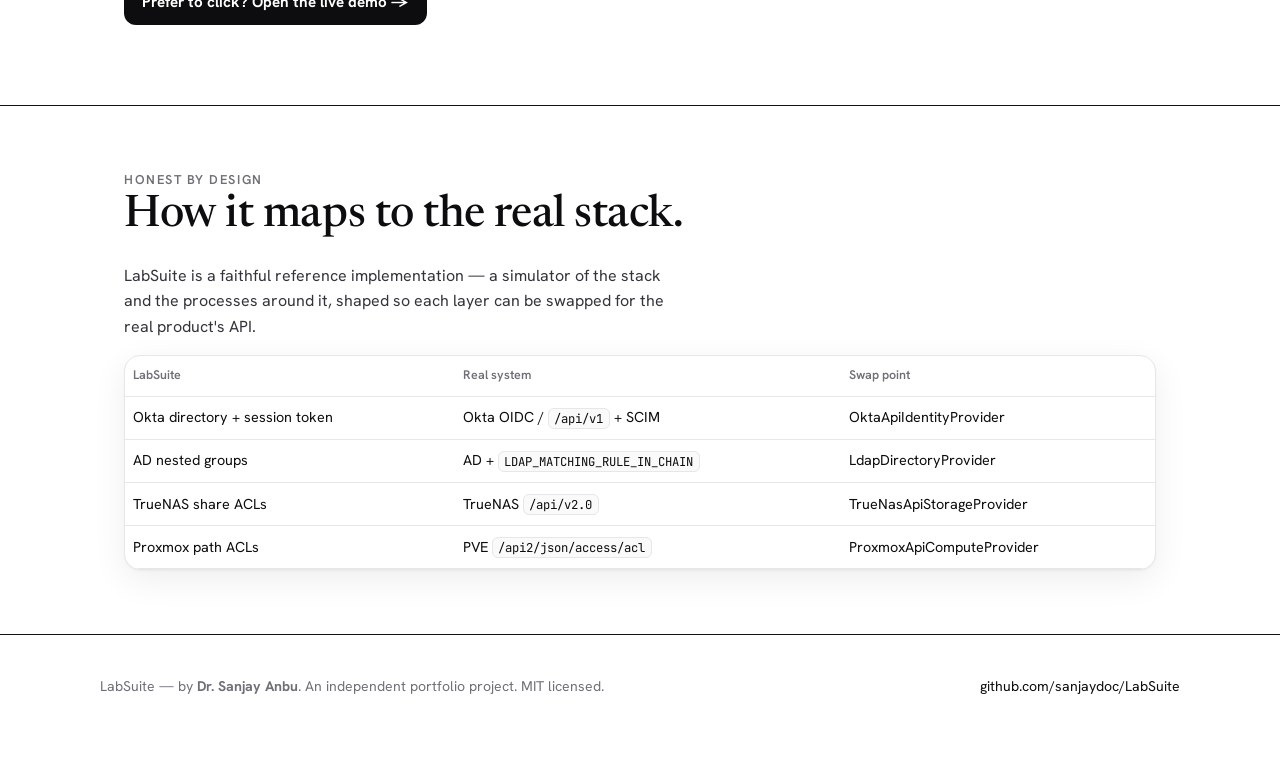
==== commit 8287d811: "Add backup / DR health + Tier 2 docs (completes Tier 2) - backup.py: BackupRecord + BackupRegistry t" ====
--- a/docs/index.html
+++ b/docs/index.html
@@ -135,7 +135,10 @@
         <div class="card feature"><h3>Compliance-gated access</h3><p>Sensitive lab data stays locked until IACUC + biosafety training is current — and auto-revokes the moment it lapses.</p></div>
         <div class="card feature"><h3>MFA &amp; conditional access</h3><p>Sensitive shares require Okta Verify regardless of group membership — conditional access that composes with the training gate.</p></div>
         <div class="card feature"><h3>Network segmentation</h3><p>Corp / Lab / IoT / Guest / Mgmt VLANs with a default-deny east-west policy; a camera on the wrong VLAN gets flagged automatically.</p></div>
-        <div class="card feature"><h3>Action center</h3><p>One inbox rolls up every outstanding flag — lapsed training, MFA gaps, overdue maintenance, low stock, renewals, segmentation misconfigs — each a click from its fix.</p></div>
+        <div class="card feature"><h3>Attestation campaigns</h3><p>Turn the access review into a certify/revoke campaign with tracked completion — the artifact a SOC 2 / ISO 27001 auditor asks for.</p></div>
+        <div class="card feature"><h3>Break-glass admin</h3><p>Just-in-time elevation into powerful groups that self-expires — nobody carries standing datacenter admin.</p></div>
+        <div class="card feature"><h3>Cost analytics &amp; DR</h3><p>SaaS spend by department against budget, and backup/DR health per dataset and VM with stale-backup flags.</p></div>
+        <div class="card feature"><h3>Action center</h3><p>One inbox rolls up every outstanding flag — lapsed training, MFA gaps, overdue maintenance, low stock, renewals, segmentation misconfigs, stale backups, budget overruns — each a click from its fix.</p></div>
         <div class="card feature"><h3>SaaS, cost &amp; ops</h3><p>Who has what and what it costs, plus equipment maintenance, inventory, vendor renewals, and facility safety — one source of truth.</p></div>
         <div class="card feature"><h3>Swappable adapters</h3><p>Each layer sits behind an interface. Drop in the real Okta / AD / TrueNAS / Proxmox / MDM APIs without touching the control plane.</p></div>
         <div class="card feature"><h3>Zero-dependency core</h3><p>Pure Python. Runs anywhere, in CI, on 3.10–3.12. FastAPI only for the optional live API.</p></div>
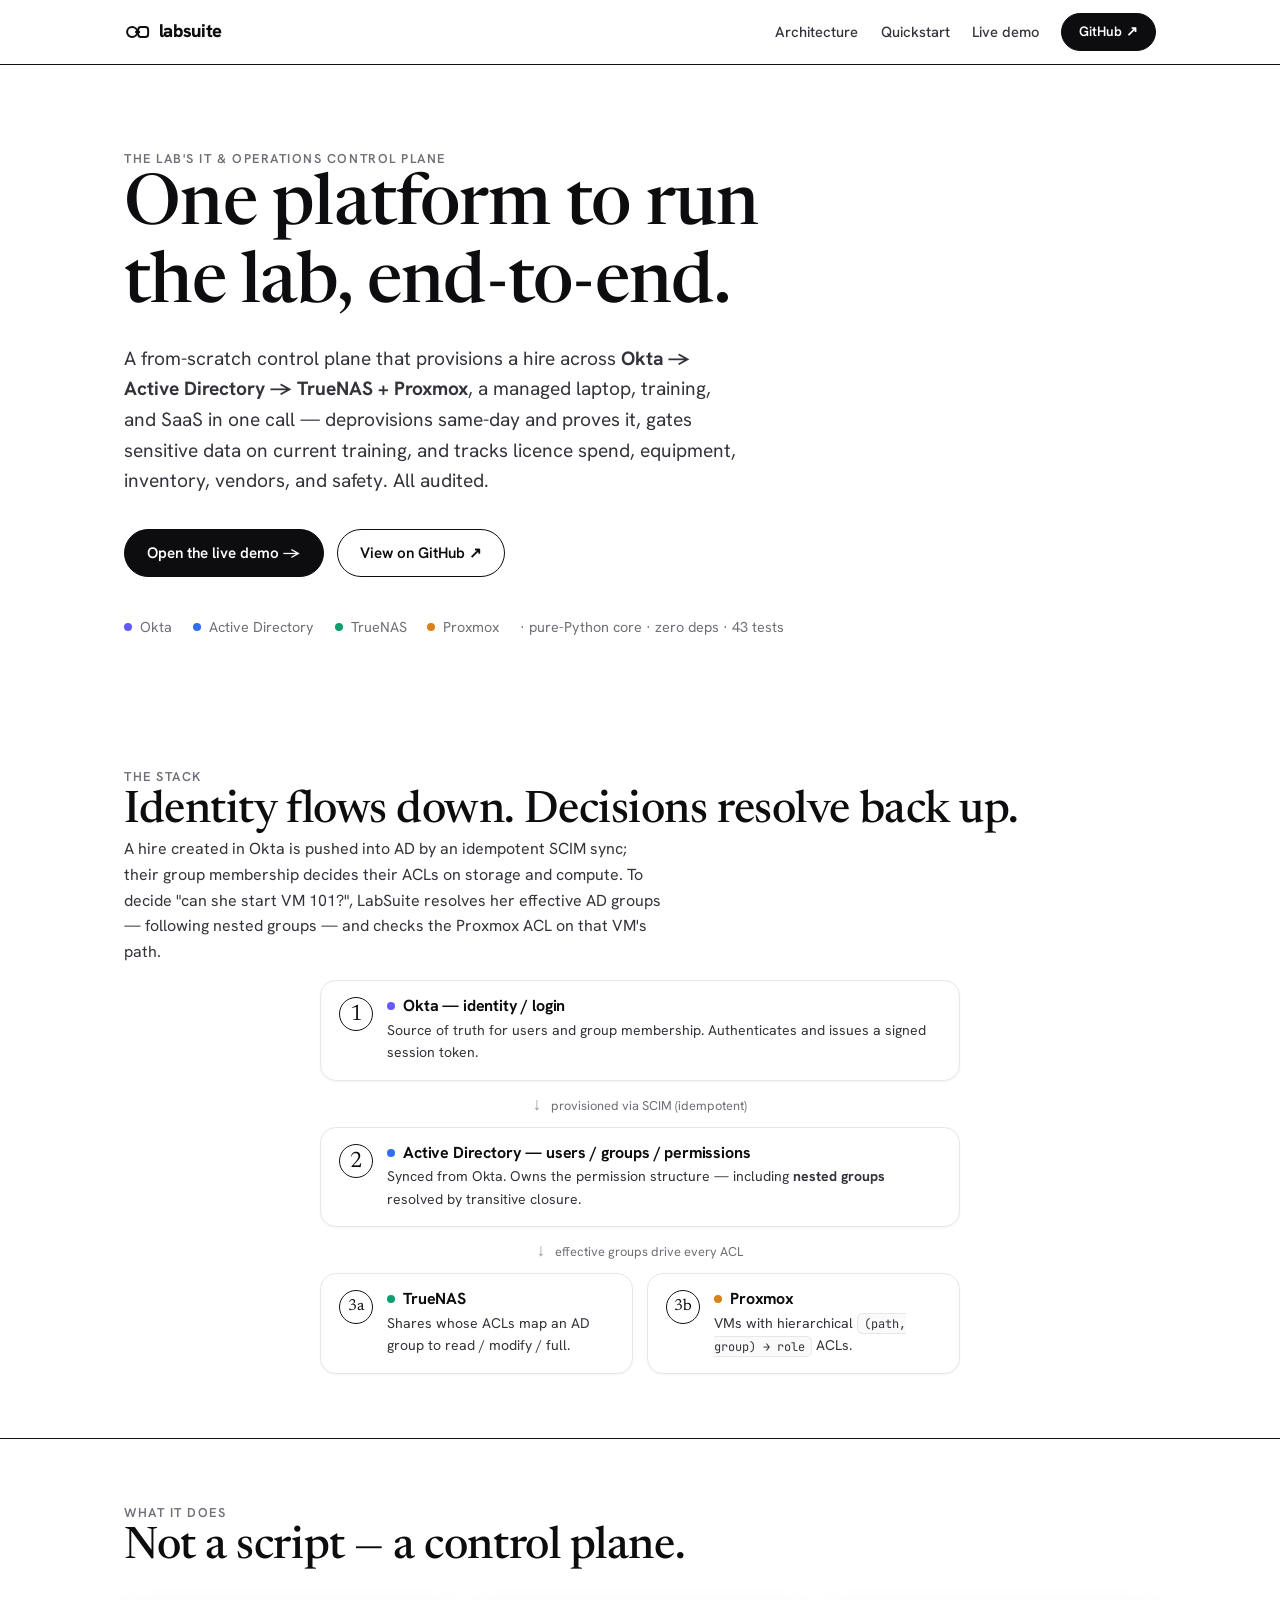
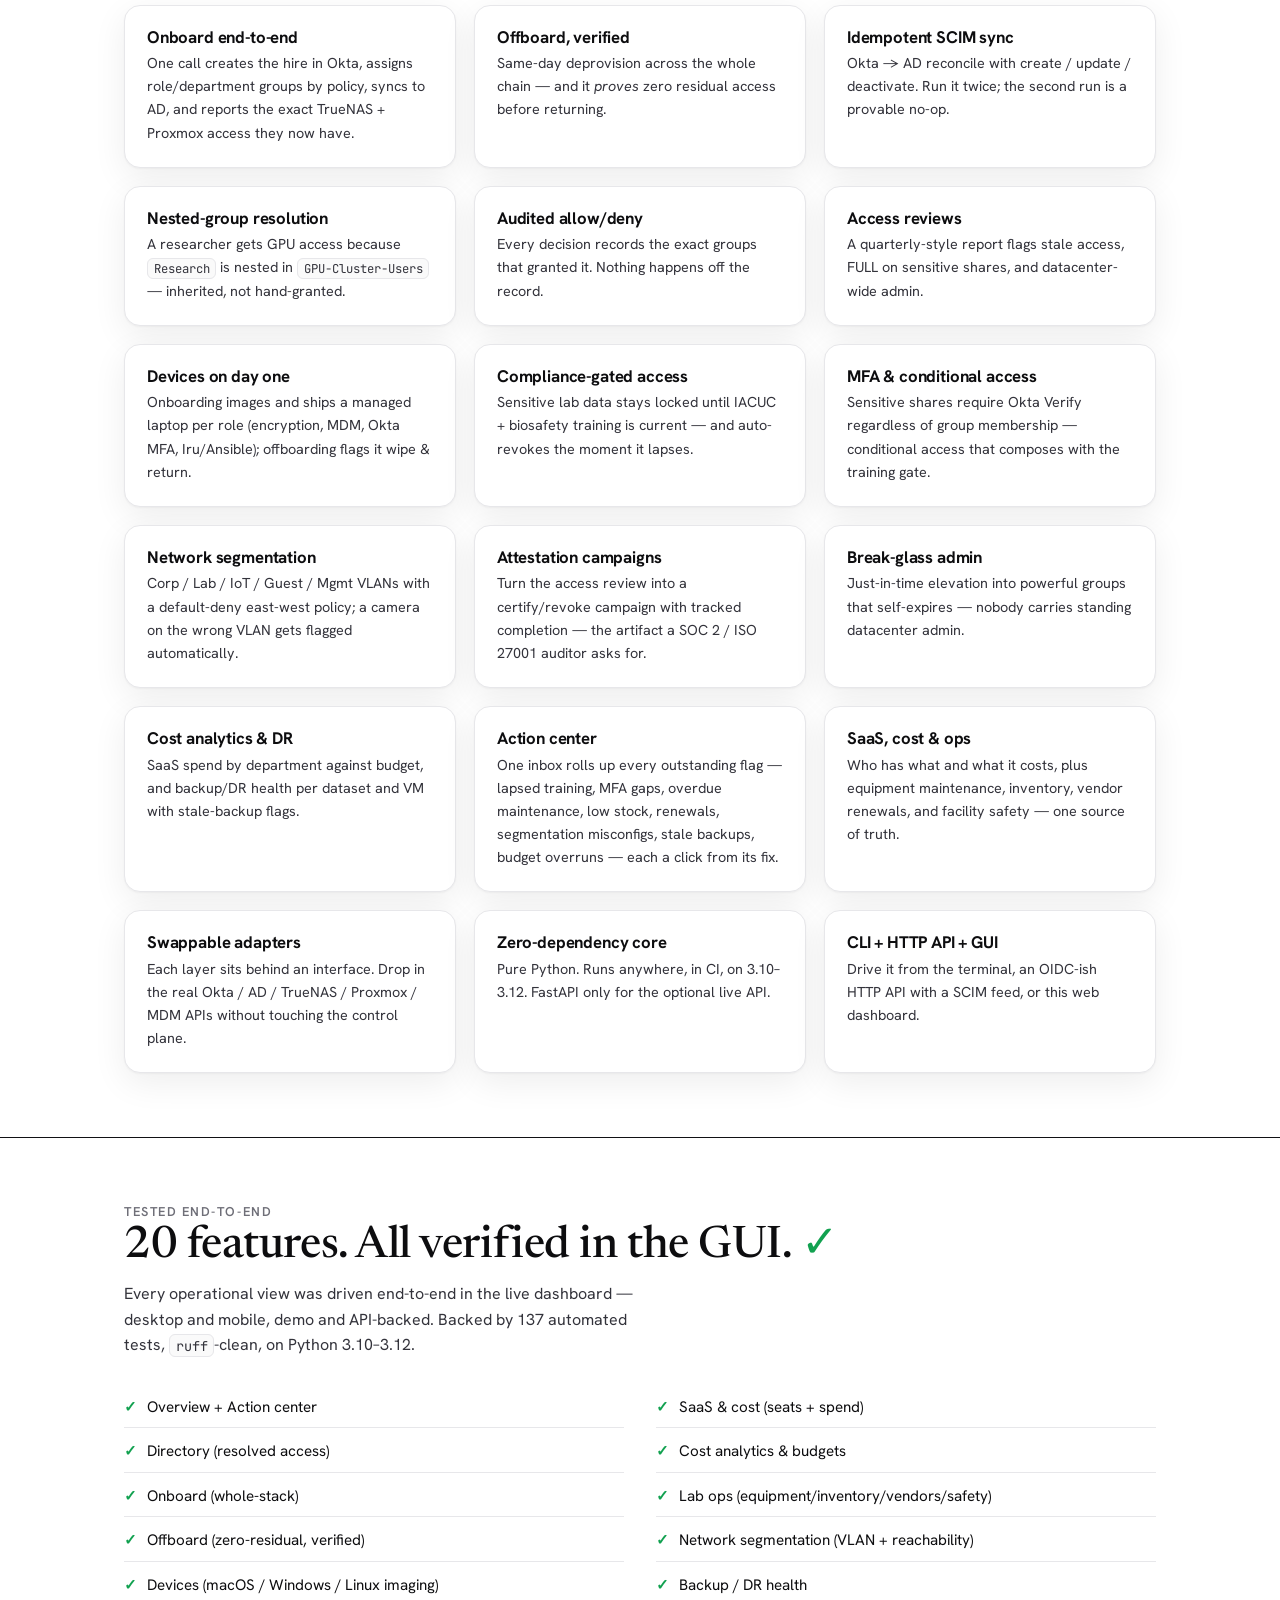
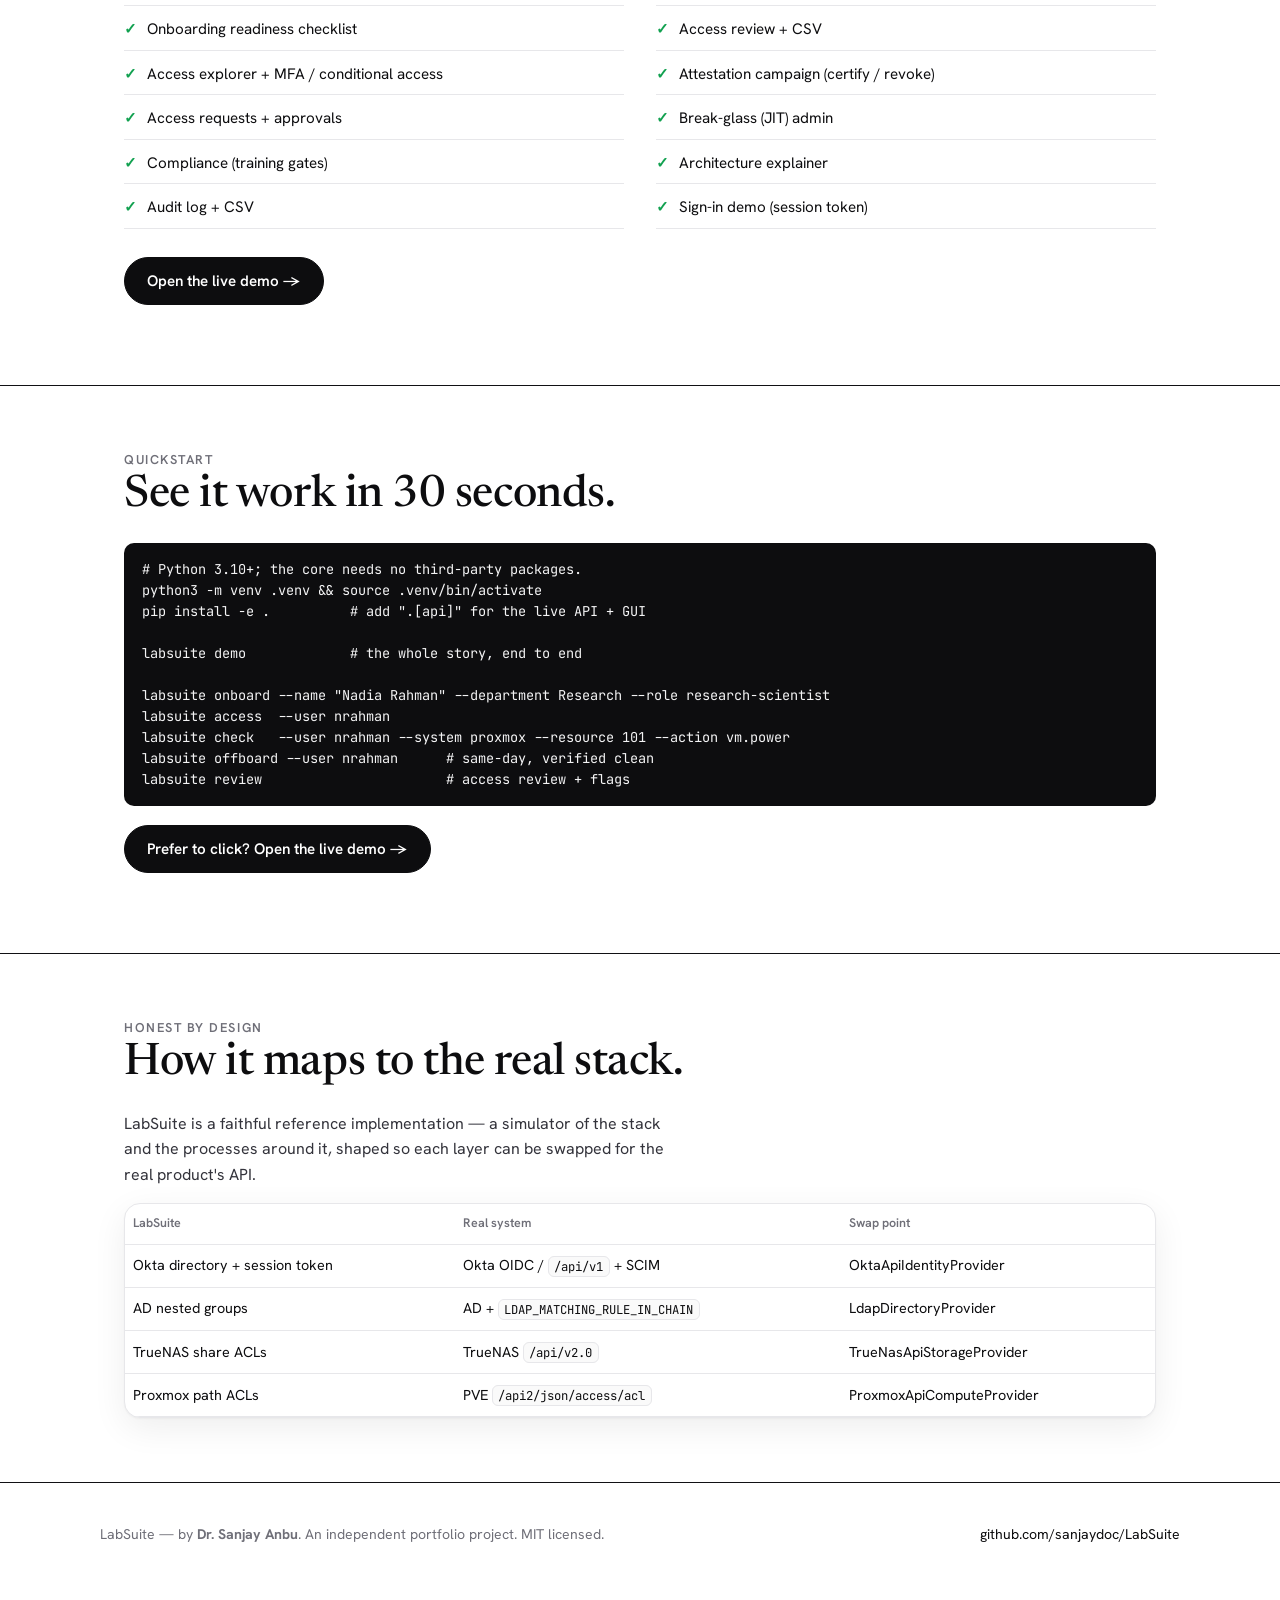
==== commit d81c7c84: "Publish "20/20 features verified" in README and marketing site - README: a "features-20/20-verified"" ====
--- a/docs/index.html
+++ b/docs/index.html
@@ -32,6 +32,8 @@
     @media (max-width: 560px) { .features { grid-template-columns: 1fr; } }
     .feature h3 { font-family: var(--sans); font-weight: 700; font-size: 1.05rem; margin-bottom: .4rem; }
     .feature p { font-size: .9rem; margin: 0; }
+    .vitem { font-size: .95rem; padding: .5rem 0; border-bottom: 1px solid var(--hair); }
+    .vitem::before { content: "✓"; color: var(--ok); font-weight: 800; margin-right: .6rem; }
 
     .maprow { display: grid; grid-template-columns: 1.1fr 1.2fr .9fr; gap: 0; }
     .footer { padding: 40px 0 64px; color: var(--muted); font-size: .88rem; display: flex; justify-content: space-between; flex-wrap: wrap; gap: 1rem; }
@@ -147,6 +149,37 @@
     </div>
   </section>
 
+  <section class="section" id="verified">
+    <div class="wrap">
+      <div class="eyebrow">Tested end-to-end</div>
+      <h2 style="margin-bottom:.6rem">20 features. All verified in the GUI. <span style="color:var(--ok)">✓</span></h2>
+      <p style="max-width:60ch;margin-bottom:1.8rem">Every operational view was driven end-to-end in the live dashboard — desktop and mobile, demo and API-backed. Backed by 137 automated tests, <code>ruff</code>-clean, on Python 3.10–3.12.</p>
+      <div style="display:grid;grid-template-columns:repeat(2,1fr);gap:.2rem 2rem">
+        <div class="vitem">Overview + Action center</div>
+        <div class="vitem">SaaS &amp; cost (seats + spend)</div>
+        <div class="vitem">Directory (resolved access)</div>
+        <div class="vitem">Cost analytics &amp; budgets</div>
+        <div class="vitem">Onboard (whole-stack)</div>
+        <div class="vitem">Lab ops (equipment/inventory/vendors/safety)</div>
+        <div class="vitem">Offboard (zero-residual, verified)</div>
+        <div class="vitem">Network segmentation (VLAN + reachability)</div>
+        <div class="vitem">Devices (macOS / Windows / Linux imaging)</div>
+        <div class="vitem">Backup / DR health</div>
+        <div class="vitem">Onboarding readiness checklist</div>
+        <div class="vitem">Access review + CSV</div>
+        <div class="vitem">Access explorer + MFA / conditional access</div>
+        <div class="vitem">Attestation campaign (certify / revoke)</div>
+        <div class="vitem">Access requests + approvals</div>
+        <div class="vitem">Break-glass (JIT) admin</div>
+        <div class="vitem">Compliance (training gates)</div>
+        <div class="vitem">Architecture explainer</div>
+        <div class="vitem">Audit log + CSV</div>
+        <div class="vitem">Sign-in demo (session token)</div>
+      </div>
+      <p style="margin-top:1.8rem"><a class="btn" href="app/">Open the live demo →</a></p>
+    </div>
+  </section>
+
   <section class="section" id="quickstart">
     <div class="wrap">
       <div class="eyebrow">Quickstart</div>
--- a/docs/assets/theme.css
+++ b/docs/assets/theme.css
@@ -14,9 +14,9 @@
   --rule: #111114;     /* the signature strong dark full-width rule */
 
   --accent: #0d0d0f;   /* actions are black, like Merge */
-  --ok: #157050;       /* muted green (ALLOW) */
+  --ok: #12a150;       /* bright green (ALLOW) */
   --ok-bg: #e8f2ec;
-  --no: #a5342f;       /* muted red (DENY) */
+  --no: #e0332d;       /* bright red (DENY) */
   --no-bg: #f6ebe9;
 
   /* small layer-accent dots for wayfinding (kept subtle) */
@@ -84,19 +84,32 @@
   font-weight: 600;
 }
 
-/* --- buttons: black pill with arrow ------------------------------------ */
+/* --- buttons: Merge-style pills ---------------------------------------- *
+ * Two tiers, matching merge.io:
+ *   .btn            solid black PILL  — primary CTAs ("Join us! →")
+ *   .btn.ghost/.act white OUTLINE pill — secondary/inline ("Upload file")
+ * Everything is fully rounded (border-radius: 999px). */
 .btn {
-  display: inline-flex; align-items: center; gap: .5rem; white-space: nowrap;
+  display: inline-flex; align-items: center; justify-content: center; gap: .5rem; white-space: nowrap;
   background: var(--ink); color: #fff;
-  font-family: var(--sans); font-weight: 700; font-size: .95rem;
-  padding: .72rem 1.15rem; border: 0; border-radius: 12px; cursor: pointer;
-  transition: transform .12s ease, opacity .12s ease;
+  font-family: var(--sans); font-weight: 600; font-size: .95rem;
+  padding: .68rem 1.4rem; border: 1.5px solid var(--ink); border-radius: 999px; cursor: pointer;
+  transition: transform .12s ease, opacity .12s ease, background .12s ease, color .12s ease;
 }
-.btn:hover { opacity: .88; text-decoration: none; transform: translateY(-1px); }
+.btn:hover { opacity: .9; text-decoration: none; transform: translateY(-1px); }
 .btn.ghost { background: transparent; color: var(--ink); border: 1.5px solid var(--ink); }
-.btn.ghost:hover { background: var(--ink); color: #fff; }
+.btn.ghost:hover { background: var(--ink); color: #fff; opacity: 1; }
 .btn:disabled { opacity: .4; cursor: not-allowed; transform: none; }
-.btn-sm { padding: .5rem .85rem; font-size: .85rem; border-radius: 10px; }
+.btn-sm { padding: .46rem 1.05rem; font-size: .85rem; }
+
+/* Inline/secondary action pill (in tables, cards): light outline, inverts on
+   hover. This is the Merge "Upload file" look — far cleaner in a table than a
+   solid-black block, and still fully monochrome. */
+.btn.act {
+  background: var(--paper); color: var(--ink); border: 1.5px solid var(--rule);
+  font-weight: 600; font-size: .76rem; padding: .3rem .9rem;
+}
+.btn.act:hover { background: var(--ink); color: #fff; border-color: var(--ink); opacity: 1; transform: none; }
 
 /* --- cards ------------------------------------------------------------- */
 .card {
@@ -110,13 +123,15 @@
 
 /* --- chips / status ---------------------------------------------------- */
 .chip {
-  display: inline-flex; align-items: center; gap: .4rem;
-  font-size: .78rem; font-weight: 600;
-  padding: .2rem .6rem; border-radius: var(--pill);
+  display: inline-flex; align-items: center; gap: .4rem; white-space: nowrap;
+  font-size: .78rem; font-weight: 600; line-height: 1.35;
+  padding: .18rem .55rem; border-radius: var(--pill);
   border: 1px solid var(--hair); color: var(--ink-2); background: var(--paper-2);
 }
-.chip.allow { color: var(--ok); background: var(--ok-bg); border-color: #cfe6da; }
-.chip.deny { color: var(--no); background: var(--no-bg); border-color: #ecd4d1; }
+/* Status chips: outline pills in the same language as the action buttons —
+   bright colored border + text on a transparent ground (no filled blob). */
+.chip.allow { color: var(--ok); background: transparent; border: 1.5px solid var(--ok); }
+.chip.deny { color: var(--no); background: transparent; border: 1.5px solid var(--no); }
 .dot { width: 8px; height: 8px; border-radius: 50%; display: inline-block; }
 .dot.okta { background: var(--okta); }
 .dot.ad { background: var(--ad); }
